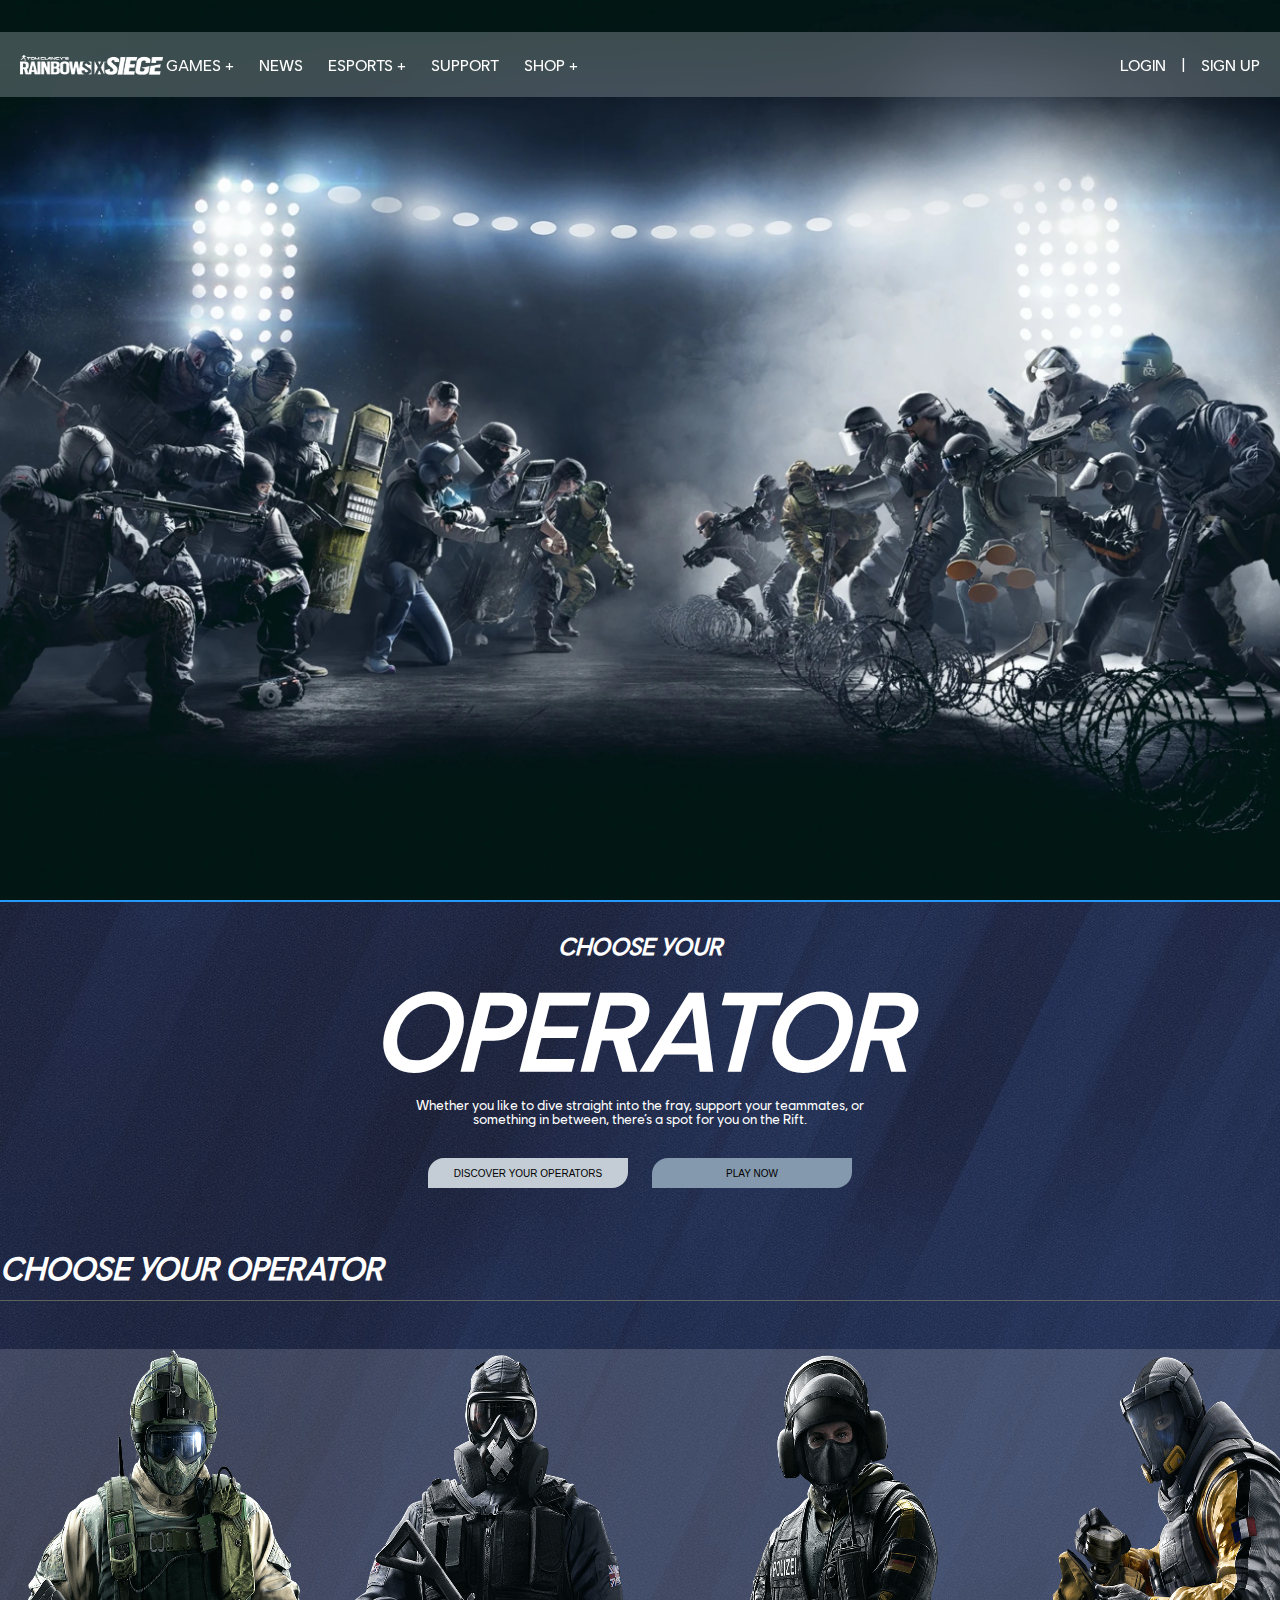
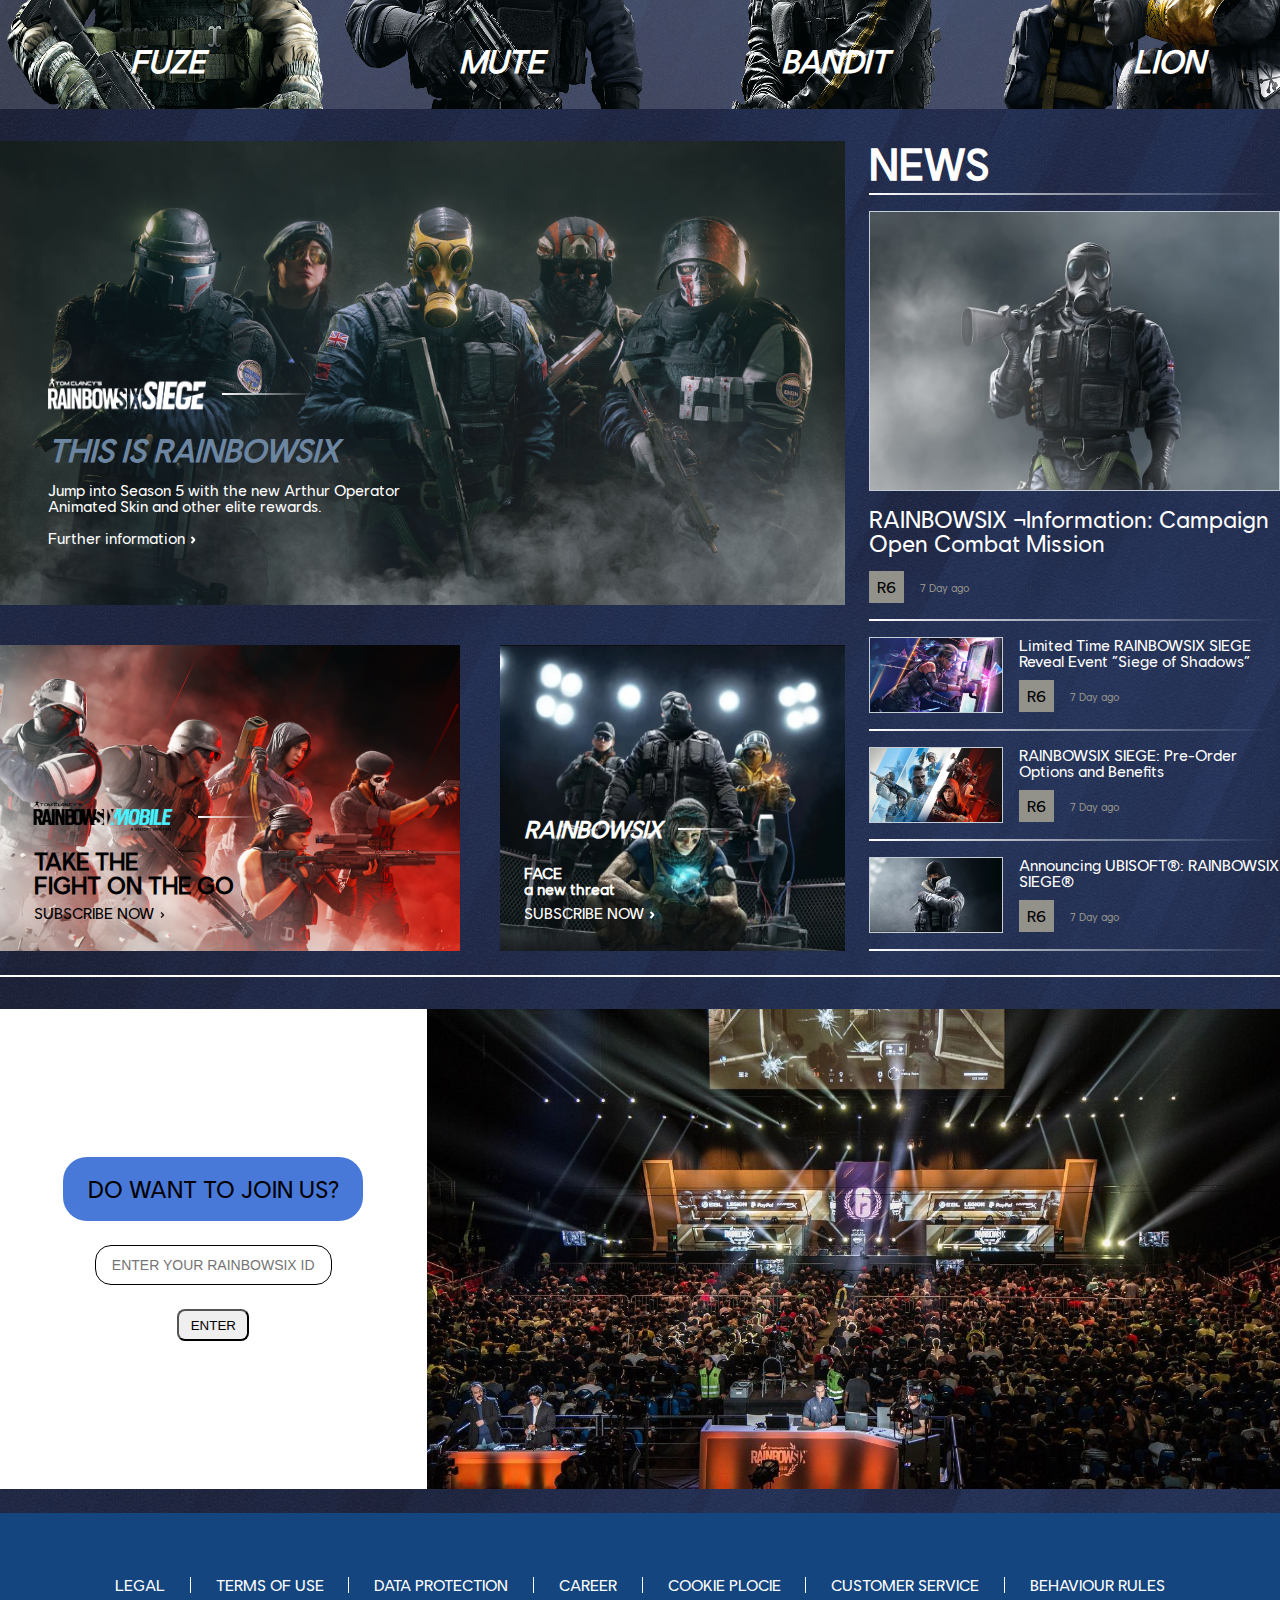
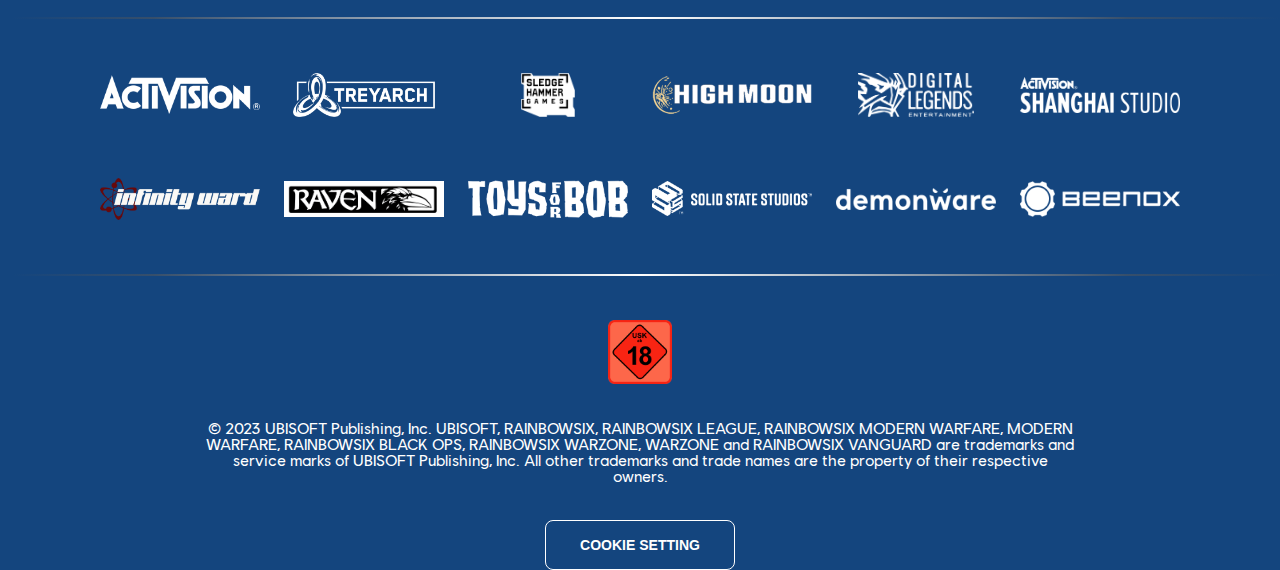
==== index.html @ a2e95d08 "feat: finish ui" ====
<html lang="en">
  <head>
    <meta charset="UTF-8" />
    <meta name="viewport" content="width=device-width, initial-scale=1.0" />
    <title>Document</title>
    <link rel="stylesheet" href="./assets/index.css" />
    <link rel="stylesheet" href="./assets/reset.css" />
    <link rel="stylesheet" href="./assets/mobile.css">
  </head>
  <body>
    <div class="main-page">
      <header class="header">
        <div class="left-side">
          <div class="logo">
            <img src="./assets/icon/r6 logo.png" alt="r6-logo" />
          </div>
          <div class="navbar">
            <div class="navbar-item">GAMES +</div>
            <div class="navbar-item">NEWS</div>
            <div class="navbar-item">ESPORTS +</div>
            <div class="navbar-item">SUPPORT</div>
            <div class="navbar-item">SHOP +</div>
          </div>
          <div class="burger-menu">
            <img src="./assets/icon/burger-menu.svg" alt="burger-menu">
          </div>
        </div>
        <div class="right-side">
          <p>LOGIN</p>
          <p>|</p>
          <p>SIGN UP</p>
        </div>
      </header>
      <section class="landing">
        <img src="./assets/image/landing.png" alt="landing" />
      </section>
      <section class="champions">
        <div class="champions-header">
          <p class="font-md">CHOOSE YOUR</p>
          <p class="font-lg">OPERATOR</p>
          <p class="description">
            Whether you like to dive straight into the fray, support your
            teammates, or <br />
            something in between, there’s a spot for you on the Rift.
          </p>
          <div class="style test"></div>
          <div class="buttons-wrapper">
            <button class="primary">DISCOVER YOUR OPERATORS</button>
            <button class="secondry">PLAY NOW</button>
          </div>
        </div>
      </section>
      <section class="choose-operators">
        <h2>CHOOSE YOUR OPERATOR</h2>
        <div class="operators-dsc">
          <div class="operators-img">
            <img src="./assets/image/fuze-operator.png" alt="operator" />
            <p>FUZE</p>
          </div>
          <div class="operators-img">
            <img src="./assets/image/mute-operator.png" alt="operator" />
            <p>MUTE</p>
          </div>
          <div class="operators-img">
            <img src="./assets/image/bandit-operator.png" alt="operator" />
            <p>BANDIT</p>
          </div>
          <div class="operators-img">
            <img src="./assets/image/lion-operator.png" alt="operator" />
            <p>LION</p>
          </div>
        </div>
      </section>
      <section class="news">
        <div class="top-news">
          <div class="first-news">
            <div class="news-dsc">
              <div class="eyebrow">
                <img src="./assets/icon/r6 logo.png" alt="r6-logo" />
                <div class="dash-icon"></div>
              </div>
              <div class="news-title">THIS IS RAINBOWSIX</div>
              <div class="season-5">
                Jump into Season 5 with the new Arthur Operator Animated Skin
                and other elite rewards.
              </div>
              <div class="futured">
                Further information
                <img
                  src="./assets/icon/chevron-right.svg"
                  alt="chevron-right"
                />
              </div>
            </div>
          </div>
          <div class="second-news">
            <img class="img-2" src="./assets/image/news-3.png" alt="news-img" />
            <div class="news-dsc">
              <div class="eyebrow">
                <img src="./assets/icon/Rainbow_Six_Mobile_Logo.png" alt="r6-mobile-logo" />
                <div class="dash-icon"></div>
              </div>
              <div class="season-5 shift-right">
                TAKE THE<br> FIGHT 
                ON THE GO</br>
              </div>
              <div class="futured shift-right">
                SUBSCRIBE NOW
                <img
                  src="./assets/icon/chevron-right-black.png"
                  alt="chevron-right"
                />
              </div>
            </div>
          </div>
          <div class="third-news">
            <img class="img-3" src="./assets/image/news-2.png" alt="news-img" />
            <div class="news-dsc">
              <div class="eyebrow">
                <p>RAINBOWSIX</p>
                <div class="dash-icon"></div>
              </div>
              <div class="season-5 shift-right">
                FACE<br>a new threat</br>
              </div>
              <div class="futured shift-right">
                SUBSCRIBE NOW
                <img
                  src="./assets/icon/chevron-right.svg"
                  alt="chevron-right"
                />
              </div>
            </div>
          </div>
        </div>
        <div class="secondry-news">
          <div class="news-header">
            <p>NEWS</p>
            <div class="dash-icon"></div>
          </div>
          <div class="news-img">
            <img src="./assets/image/mute-operator-2.jpg" alt="mute-operator">
          
            <p>RAINBOWSIX ¬Information: Campaign Open Combat Mission</p>
          </div>
          <div class="news-details">
            <div class="news-game-icon">
              <p>R6</p>
            </div>
            <div class="time"><p>7 Day ago</p></div>
            
          </div>
          <div class="dash-icon"></div>
          <!-- <div class="test">
            
          </div> -->
          <div class="side-news">
            <img src="./assets/image/rainbow-1.jpg" alt="rainbow-img">
            <div class="caption">
              <p>Limited Time RAINBOWSIX SIEGE Reveal Event “Siege of Shadows”</p>
              <div class="caption-details">
                <div class="news-game-icon">
                  <p>R6</p>
                </div>
              <div class="time">
                <p>7 Day ago</p>
              </div>

              </div>
            </div>
          </div>
          <div class="dash-icon"></div>
          <div class="side-news">
            <img src="./assets/image/rainbow-2.jpg" alt="rainbow-img">
            <div class="caption">
              <p>RAINBOWSIX SIEGE: Pre-Order Options and Benefits</p>
              <div class="caption-details">
                <div class="news-game-icon">
                  <p>R6</p>
                </div>
              <div class="time">
                <p>7 Day ago</p>
              </div>

              </div>
            </div>
          </div>
          <div class="dash-icon"></div>
          <div class="side-news">
            <img src="./assets/image/rainbow-3.jpg" alt="rainbow-img">
            <div class="caption">
              <p>Announcing UBISOFT®: RAINBOWSIX SIEGE® </p>
              <div class="caption-details">
                <div class="news-game-icon">
                  <p>R6</p>
                </div>
                <div class="time">
                  <p>7 Day ago</p>
               </div>

              </div>
            </div>
          </div>
          <div class="dash-icon"></div>

        </div>
      </section>
      <div class="dash-border">
        
      </div>
      <section id="user-input">
        <div class="input-wrapper">
          <div class="id-input">
            <div class="lable">
              <p class="text">DO WANT TO JOIN US?</p>
            </div>
            <input class="input" type="text" placeholder="ENTER YOUR RAINBOWSIX ID">
            <button class="button" type="submit">ENTER</button>
          </div>
          <div class="input-img">
            <img src="./assets/image/input-img-2.jfif" alt="input-img">
          </div>
        </div>
        
      </section>
      
      <footer>
        <div class="legal-links">
          <p>LEGAL</p>
          <div class="vertical-dash"></div>
          <p>TERMS OF USE</p>
          <div class="vertical-dash"></div>
          <p>DATA PROTECTION</p>
          <div class="vertical-dash"></div>
          <p>CAREER</p>
          <div class="vertical-dash"></div>
          <p>COOKIE PLOCIE</p>
          <div class="vertical-dash"></div>
          <p>CUSTOMER SERVICE</p>
          <div class="vertical-dash"></div>
          <p>BEHAVIOUR RULES</p>
        </div>
        <div class="footer-dash">

        </div>
        <div class="studio-links">
          <div class="link-1"><img src="./assets/logo/activision-logo.png" alt="activision-logo"></div>
          <div class="link-2"><img src="./assets/logo/treyarch-logo.png" alt="treyarch-logo"></div>
          <div class="link-3" id="display"><img src="./assets/logo/shg-logo.png" alt="shg-logo"></div>
          <div class="link-4"><img src="./assets/logo/high-moon-logo.png" alt="high-moon-logo"></div>
          <div class="link-5" id="display"><img src="./assets/logo/digital-legends-logo.png" alt="digital-legends-logo"></div>
          <div class="link-6" ><img src="./assets/logo/atvi-shanghai-logo.png" alt="atvi-shanghai-logo"></div>
          <div class="link-7" id="display"><img src="./assets/logo/infinity-ward-logo.png" alt="infinity-ward-logo"></div>
          <div class="link-8" id="display"><img src="./assets/logo/raven-logo.png" alt="raven-logo"></div>
          <div class="link-9" id="display"><img src="./assets/logo/toys-for-bob-logo.png" alt="toys-for-bob-logo"></div>
          <div class="link-10" id="display"><img src="./assets/logo/solid-state-logo.png" alt="solid-state-logo"></div>
          <div class="link-11" id="display" ><img src="./assets/logo/demonware-logo.png" alt="demonware-logo"></div>
          <div class="link-12" id="display"><img src="./assets/logo/beenox-logo.png" alt="beenox-logo"></div>
        </div>
        <div class="footer-dash">

        </div>
        <div class="rating-section">
          <img src="./assets/logo/vg-rating-de.png" alt="vg-rating-de">
          <p>© 2023 UBISOFT Publishing, Inc. UBISOFT, RAINBOWSIX, RAINBOWSIX LEAGUE, RAINBOWSIX MODERN WARFARE, MODERN WARFARE, RAINBOWSIX BLACK OPS, RAINBOWSIX WARZONE, WARZONE and RAINBOWSIX VANGUARD are trademarks and service marks of UBISOFT Publishing, Inc. All other trademarks and trade names are the property of their respective owners.</p>
          <button class="cookie">COOKIE SETTING</button>
        </div>
      </footer>
    </div>
    <script src="./index.js"></script>
  </body>
</html>
---- assets/index.css ----
@font-face {
  font-family: ubisoftsans;
  src: url(./fonts/ubisoftsans-regular.woff2);
}
body {
  font-family: ubisoftsans, sans-serif;
}
.font-lg {
  font-size: 108px;
  font-style: italic;
  font-weight: 800;
}
.font-md {
  font-size: 24px;
  font-style: italic;
  font-weight: 600;
}
.main-page {
  width: 100%;
  /* height: 100vh; */
  /* background-color: #202d37; */
  background: url(./image/background.jpg);
}
.main-page .header {
  width: 100%;
  max-width: 1440px;
  height: 65px;
  position: fixed;
  top: 0;
  background-color: rgba(196, 205, 213, 0.3);
  backdrop-filter: blur(22px);
  margin: 32px auto 0 auto;
  display: flex;
  flex-direction: row;
  justify-content: space-between;
  align-items: center;
  padding: 0 20px;
  color: #fff;
  left: 50%;
  translate: -50%;
  z-index: 1;
}
.header .left-side {
  width: 45%;
  height: 100%;
  display: flex;
  flex-direction: row;
  justify-content: space-between;
  align-items: center;
}

/* this is for responsive */
.header .left-side .burger-menu {
  display: none;
}
.header .right-side {
  display: flex;
  flex-direction: row;
  justify-content: start;
  align-items: center;
  gap: 16px;
}
.header .navbar {
  display: flex;
  flex-direction: row;
  gap: 25px;
}
.header .logo img {
  width: 143px;
  height: 30px;
}
.main-page .landing {
  width: 100%;
  /* background: url(./image/landing.png);
  background-size: cover;
  background-position: center; */
  border-bottom: 2px solid #2499ff;
}
.main-page .landing img {
  width: 100%;
  height: 100%;
  object-fit: cover;
  /* position: absolute;
  top: -150px; */
}
.champions {
  width: 100%;
  display: flex;
  flex-direction: column;
  justify-content: center;
  align-items: center;
  margin-top: 32px;
}
.champions .champions-header {
  display: flex;
  flex-direction: column;
  justify-content: center;
  align-items: center;
  gap: 16px;
  width: 100%;
  max-width: 800px;
  margin: 0 auto;
}

.champions .champions-header p {
  text-align: center;
  color: #fff;
}
.champions .champions-header .description {
  font-size: 14px;
  max-width: 600px;
  font-weight: 300;
}
.champions .champions-header .buttons-wrapper {
  display: flex;
  flex-direction: row;
  justify-content: center;
  align-items: center;
  gap: 24px;
}
.champions .champions-header .buttons-wrapper button {
  width: 200px;
  height: 30px;
  font-size: 10px;
  border: none;
  border-top-left-radius: 16px;
  border-bottom-right-radius: 16px;
  transition: border-radius 0.5s;
}
.champions .champions-header .buttons-wrapper button:hover {
  cursor: pointer;
  border-radius: 0;
}
.champions .champions-header .buttons-wrapper .primary {
  background-color: #c4cdd5;
}
.champions .champions-header .buttons-wrapper .secondry {
  background-color: #8499ad;
}
.main-page .choose-operators {
  color: white;
  width: 100%;
  max-width: 1440px;
  margin: 64px auto 0 auto;
  font-size: 32px;
  font-style: italic;
}
.main-page .choose-operators h2 {
  border-bottom: 1px solid #636262;
  padding-bottom: 16px;
}
.main-page .choose-operators .operators-dsc {
  width: 100%;
  display: flex;
  flex-direction: row;
  justify-content: space-between;
  align-items: center;
  margin-top: 16px;
}
.main-page .choose-operators .operators-dsc .operators-img {
  display: flex;
  flex-direction: column;
  justify-content: center;
  align-items: center;
  transition: transform 1.5s, background-color 1.5s, border 1.5s;
  position: relative;
  margin: 32px 0;
}
.main-page .choose-operators .operators-dsc .operators-img:hover {
  cursor: pointer;
  transform: scale(1.1);
  background-color: rgba(0, 255, 229, 0.3);
  /* border: 2px solid #2499ff; */
}
.main-page .choose-operators .operators-dsc .operators-img P {
  padding: 16px;
  position: absolute;
  bottom: 16px;
  font-weight: 800;
}
.main-page .choose-operators .operators-dsc .operators-img img {
  width: 334px;
  height: 360px;
  /* border: 1px solid #444; */
  background-color: hsla(0, 0%, 100%, 0.15);
}
.main-page .choose-operators .operators-dsc .operators-img img:hover {
  cursor: pointer;
}
.main-page .news {
  width: 100%;
  max-width: 1440px;
  margin: 0 auto;
  display: grid;
  grid-template-columns: repeat(3, 1fr);
  grid-template-areas: "left  left right";
  gap: 24px;
}
.main-page .news .top-news {
  display: grid;
  grid-template-columns: repeat(2, 1fr);
  /* grid-template-rows: repeat(2,1fr); */
  grid-template-areas:
    "item-1 item-1"
    "item-2 item-3";
  grid-area: left;
  width: 100%;
  gap: 40px;
  overflow: hidden;
}
.main-page .news .top-news img {
  width: 100%;
}
.main-page .news .top-news .first-news {
  grid-area: item-1;
  position: relative;
  width: 100%;
  height: 100%;
  min-height: 400px;
  /* transition: transform 0.4s ease;
  /* transform-origin: 50% 50%; */
  background-image: url("/assets/image/news-1.jpg");
  /* background-size: cover; */
  background-position: center;
  background-size: 100%;
}
@keyframes animateBg {
  from {
    background-size: 100%;
  }
  to {
    background-size: 102%;
  }
}
.main-page .news .top-news .first-news:hover {
  /* animation: animateBg both  0.5s ease-in-out; */
  background-size: 102%;
  transition: all 0.5s ease;

  /* animation-direction: alternate; */
}
.main-page .news .top-news .first-news:hover .news-dsc {
  left: 70px;
  transition: all 0.5s;
}
.main-page .news .top-news .second-news {
  grid-area: item-2;
  position: relative;
  width: 460px;
  height: 100%;
  overflow: hidden;
}
.main-page .news .top-news .second-news:hover {
  cursor: pointer;
}
.main-page .news .top-news .second-news .img-2 {
  width: 100%;
  height: 100%;
  object-fit: cover;
  transition: transform 0.4s ease;
  transform-origin: 50% 50%;
}
.main-page .news .top-news .second-news .img-2:hover {
  transform: scale(1.1);
  width: 100%;
}

.main-page .news .top-news .third-news {
  grid-area: item-2;
  position: relative;
  width: 460px;
  height: 100%;
  overflow: hidden;
}

.main-page .news .secondry-news img {
  width: 100%;
  height: 100%;
  object-fit: cover;
}

.news .top-news .first-news .news-dsc {
  position: absolute;
  bottom: 59px;
  left: 48px;
  color: white;
  display: flex;
  flex-direction: column;
  width: 400px;
  gap: 16px;
}

.news .top-news .first-news .news-dsc .news-title {
  color: #6c85a1;
  font-size: 32px;
  font-style: italic;
  font-weight: 800;
}
.news .top-news .first-news .news-dsc .eyebrow {
  display: flex;
  flex-direction: row;
  align-items: center;
  gap: 16px;
}
.news .top-news .first-news .news-dsc .eyebrow .dash-icon {
  width: 100px;
  height: 2px;
  background-color: white;
  background: linear-gradient(270deg, rgba(62, 62, 62, 0) 10.12%, #fff 100%);
}

.news .top-news .first-news .news-dsc .eyebrow img {
  width: 158px;
  height: 48px;
}
.news .top-news .first-news .news-dsc .futured img {
  width: 8px;
  height: 8px;
}

.news .top-news .second-news .news-dsc {
  position: absolute;
  bottom: 30px;
  left: 24px;
  color: black;
  display: flex;
  flex-direction: column;
  width: 400px;
  gap: 8px;
  font-size: 16px;
}
.news .top-news .second-news .news-dsc .futured img {
  width: 8px;
  height: 8px;
}
.news .top-news .second-news .news-dsc .eyebrow {
  display: flex;
  flex-direction: row;
  align-items: center;
  gap: 16px;
}
.news .top-news .second-news .news-dsc .shift-right {
  padding-left: 10px;
}
.news .top-news .second-news .news-dsc .eyebrow img {
  width: 158px;
  height: 48px;
}
.news .top-news .second-news .news-dsc .eyebrow .dash-icon {
  width: 64px;
  height: 2px;
  background-color: white;
  background: linear-gradient(270deg, rgba(62, 62, 62, 0) 10.12%, #fff 100%);
}
.news .top-news .second-news .news-dsc .season-5 {
  font-size: 24px;
  font-weight: 800;
}
.news .top-news .second-news .news-dsc .futured img {
  width: 8px;
  height: 8px;
}
.main-page .news .top-news .third-news {
  grid-area: item-3;
  position: relative;
  width: 100%;
  height: 100%;
  overflow: hidden;
}
.news .top-news .third-news .news-dsc {
  position: absolute;
  bottom: 30px;
  left: 24px;
  color: white;
  display: flex;
  flex-direction: column;
  width: 400px;
  gap: 8px;
  font-size: 16px;
}
.news .top-news .third-news .news-dsc .futured img {
  width: 8px;
  height: 8px;
}
.news .top-news .third-news .news-dsc .eyebrow {
  display: flex;
  flex-direction: row;
  align-items: center;
  gap: 16px;
  padding-bottom: 16px;
  font-size: 24px;
  font-style: italic;
  font-weight: 800;
}
.news .top-news .third-news .news-dsc .eyebrow .dash-icon {
  width: 64px;
  height: 2px;
  background-color: white;
  background: linear-gradient(270deg, rgba(62, 62, 62, 0) 10.12%, #fff 100%);
}
/* .news .top-news .third-news .news-dsc .shift-right {
  padding-left: 10px;
} */
.news .top-news .third-news .news-dsc .eyebrow img {
  width: 158px;
  height: 48px;
}
.news .top-news .third-news .news-dsc .eyebrow .dash-icon {
  width: 64px;
  height: 2px;
  background-color: white;
  background: linear-gradient(270deg, rgba(62, 62, 62, 0) 10.12%, #fff 100%);
}
.news .top-news .third-news .news-dsc .season-5 {
  font-size: 16px;
  font-weight: 800;
}
.news .top-news .third-news .news-dsc .futured img {
  width: 8px;
  height: 8px;
}
.main-page .news .top-news .third-news .img-3 {
  width: 100%;
  height: 100%;
  object-fit: cover;
  transition: transform 0.4s ease;
  transform-origin: 50% 50%;
}
.main-page .news .top-news .third-news .img-3:hover {
  transform: scale(1.1);
  width: 100%;
}
.main-page .news .secondry-news {
  width: 100%;
  display: flex;
  flex-direction: column;
  gap: 16px;
  color: white;
}

.main-page .news .secondry-news .news-header {
  display: flex;
  flex-direction: column;
  font-size: 44px;
  font-weight: 800;
  gap: 8px;
}
.main-page .news .secondry-news .news-img {
  display: flex;
  flex-direction: column;
}
.main-page .news .secondry-news .news-img img {
  border: 1px solid #c4cdd5;
}
.main-page .news .secondry-news .news-img p {
  font-size: 24px;
  padding-top: 16px;
}
.main-page .news .secondry-news .dash-icon {
  width: 100%;
  height: 2px;
  background-color: white;
  background: linear-gradient(270deg, rgba(62, 62, 62, 0) 1.12%, #fff 100%);
}
.main-page .news .secondry-news .news-game-icon p {
  color: black;
  background-color: #92918a;
  width: 35px;
  padding: 8px;
}
.main-page .news .secondry-news .news-details {
  display: flex;
  flex-direction: row;
  justify-content: start;
  align-items: center;
  gap: 16px;
}
.main-page .news .secondry-news .news-details .time {
  font-size: 11px;
  color: #92918a;
}
.main-page .news .secondry-news .side-news {
  display: flex;
  flex-direction: row;
  gap: 16px;
}
.main-page .news .secondry-news .side-news .caption {
  display: flex;
  flex-direction: column;
  gap: 11px;
}
.main-page .news .secondry-news .side-news img {
  width: 135px;
  height: 76px;
  border: 1px solid #c4cdd5;
}
.main-page .news .secondry-news .side-news .caption .caption-details {
  display: flex;
  flex-direction: row;
  justify-content: start;
  align-items: center;
  gap: 16px;
}
.main-page .news .secondry-news .side-news .caption .caption-details .time {
  font-size: 11px;
  color: #92918a;
}
.main-page .dash-border {
  width: 1440px;

  height: 2px;
  background-color: white;
  margin: 24px auto;
}
.main-page #user-input {
  margin-bottom: 24px;
}
.main-page .input-wrapper {
  width: 100%;
  max-width: 1440px;
  margin: 32px auto 0 auto;
  display: flex;
  justify-content: center;
  /* background-color: #2154; */
  /* border-radius: 32px; */
  /* border: 1px solid aquamarine; */
  display: grid;
  grid-template-columns: 1.5fr 3fr;
  grid-template-rows: 1fr;
}
.main-page .input-wrapper .id-input {
  display: flex;
  flex-direction: column;
  justify-content: center;
  align-items: center;
  gap: 24px;
  background-color: #fff;
  height: 100%;
}
.main-page .input-wrapper .id-input .lable {
  background-color: #4979d8;
  font-size: 24px;
  height: 64px;
  display: flex;
  width: 300px;
  flex-direction: column;
  justify-content: center;
  align-items: center;
  border-radius: 24px;
}
.main-page .input-wrapper .id-input .input {
  border: 1px solid black;
  width: 100%;
  max-width: 237px;
  height: 40px;
  border-radius: 16px;
  padding: 8px 16px;
  font-size: 14px;
  /* background-color: #202d37; */
}
.main-page .input-wrapper .id-input .button {
  width: 72px;
  height: 32px;
  border-radius: 8px;
}
.main-page .input-wrapper .id-input .button:hover {
  cursor: pointer;
}
.main-page .input-wrapper .input-img {
  width: 100%;
  height: 100%;
}
.main-page .input-wrapper .input-img img {
  width: 100%;
  max-height: 498px;
}
.main-page footer {
  margin-top: 15px;
  width: 100%;
  /* height: 100%;
  max-height: 580px; */
  /* max-width: 1440px; */
  padding-top: 64px;
  background-color: rgb(20, 69, 126);
  margin: 0 auto;
}
.main-page footer .legal-links {
  width: 100%;
  max-width: 1100px;
  height: auto;
  display: flex;
  flex-direction: row;
  justify-content: space-evenly;
  align-items: center;
  color: white;
  margin: 0 auto 24px auto;
}
.main-page footer .legal-links .vertical-dash {
  width: 1px;
  background: white;
  height: 16px;
}
.main-page footer .footer-dash {
  width: 100%;
  height: 2px;
  background-color: white;
  background: linear-gradient(
    to right,
    rgba(0, 0, 0, 0) 1%,
    rgba(88, 88, 88, 0.5) 12%,
    #ffffff 50%,
    rgba(88, 88, 88, 0.5) 88%,
    rgba(0, 0, 0, 0) 100%
  );
}
.main-page footer .studio-links {
  display: grid;
  grid-template-columns: repeat(6, 1fr);
  grid-template-rows: repeat(2, 44px);
  grid-template-areas:
    "link-1 link-2 link-3 link-4 link-5 link-6"
    "link-7 link-8 link-9 link-10 link-11 link-12";
  height: 100%;
  max-height: 255px;
  width: 100%;
  max-width: 1080px;
  align-content: center;
  justify-content: center;
  margin: 0 auto;
  grid-gap: 60px 24px;
}

.main-page footer .studio-links img {
  width: 100%;
  height: 100%;
  object-fit: contain;
}
.main-page footer .studio-links img:hover {
  cursor: pointer;
}
.main-page footer .studio-links .link-1 {
  grid-area: link-1;
}
.main-page footer .studio-links .link-2 {
  grid-area: link-2;
}
.main-page footer .studio-links .link-3 {
  grid-area: link-3;
}
.main-page footer .studio-links .link-4 {
  grid-area: link-4;
}
.main-page footer .studio-links .link-5 {
  grid-area: link-5;
}
.main-page footer .studio-links .link-6 {
  grid-area: link-6;
}
.main-page footer .studio-links .link-7 {
  grid-area: link-7;
}
.main-page footer .studio-links .link-8 {
  grid-area: link-8;
}
.main-page footer .studio-links .link-9 {
  grid-area: link-9;
}
.main-page footer .studio-links .link-10 {
  grid-area: link-10;
}
.main-page footer .studio-links .link-11 {
  grid-area: link-11;
}
.main-page footer .studio-links .link-12 {
  grid-area: link-12;
}
.main-page footer .rating-section {
  width: 100%;
  display: flex;
  flex-direction: column;
  justify-content: center;
  align-items: center;
  margin-top: 44px;
  gap: 36px;
}
.main-page footer .rating-section p {
  width: 870px;
  color: white;

  text-align: center;
}
.main-page footer .rating-section img {
  width: 64px;
  height: 64px;
}
.main-page footer .rating-section .cookie {
  width: 190px;
  height: 50px;
  background-color: transparent;
  color: #ffff;
  border: white 1px solid;
  border-radius: 8px;
  font-size: 14px;
  font-weight: 600;
}
.main-page footer .rating-section .cookie:hover {
  cursor: pointer;
}
---- assets/mobile.css ----
@media screen and (max-width: 768px){
    .main-page .header {
        max-width: 375px;
        left: 0%;
        translate: 0;
    }
    .header .left-side .burger-menu {
        display: flex;
      }
    .header .left-side .logo {
        display: none;
    }
    .header .left-side .navbar {
        display: none;

    }
    .main-page .choose-operators {
      display: none;
    }
    .header .right-side{
        color: black;
    }
    .champions{
        margin-bottom: 40px;
    }
    .champions .font-lg{
        font-size: 64px;
    }
    .champions .champions-header .description{
        max-width: 240px;
    }
    .champions .champions-header .buttons-wrapper{
        width: 100%;
        max-width: 350px;
    }
    .main-page .news {
        grid-template-columns: repeat(1, 1fr);
        gap: 0;
    }
    .main-page .news .top-news {
        display: none;
    }
    .main-page .news .secondry-news {
        max-width: 350px;
        margin: 0 auto;
    }
    .main-page .input-wrapper {
        grid-template-columns: 1fr;
    }
    .main-page .input-wrapper .input-img{
        display: none;
    }
    .main-page .dash-border{
        width: 100%;
        max-width: 350px;
        display: none;
    }
    .main-page .input-wrapper .id-input {
        background-color: rgba(240, 355, 254, 0);
    }
    .main-page footer .legal-links {
        max-width: 350px;
        font-size: 6px;
    }
    .main-page footer .studio-links{
        grid-gap: 0;
        grid-template-columns: repeat(2, 2fr);
        grid-template-rows: repeat(2, 44px);
        grid-template-areas: 
        "link-1 link-2"
        "link-6 link-4";
        max-width: 350px;
        max-height: 240px;
        column-gap: 8px;
        row-gap: 32px;
    }
    .main-page footer .studio-links #display{
        display: none;
    }
    .main-page footer .rating-section p{
        width: 100%;
        max-width: 350px;
    }
    }
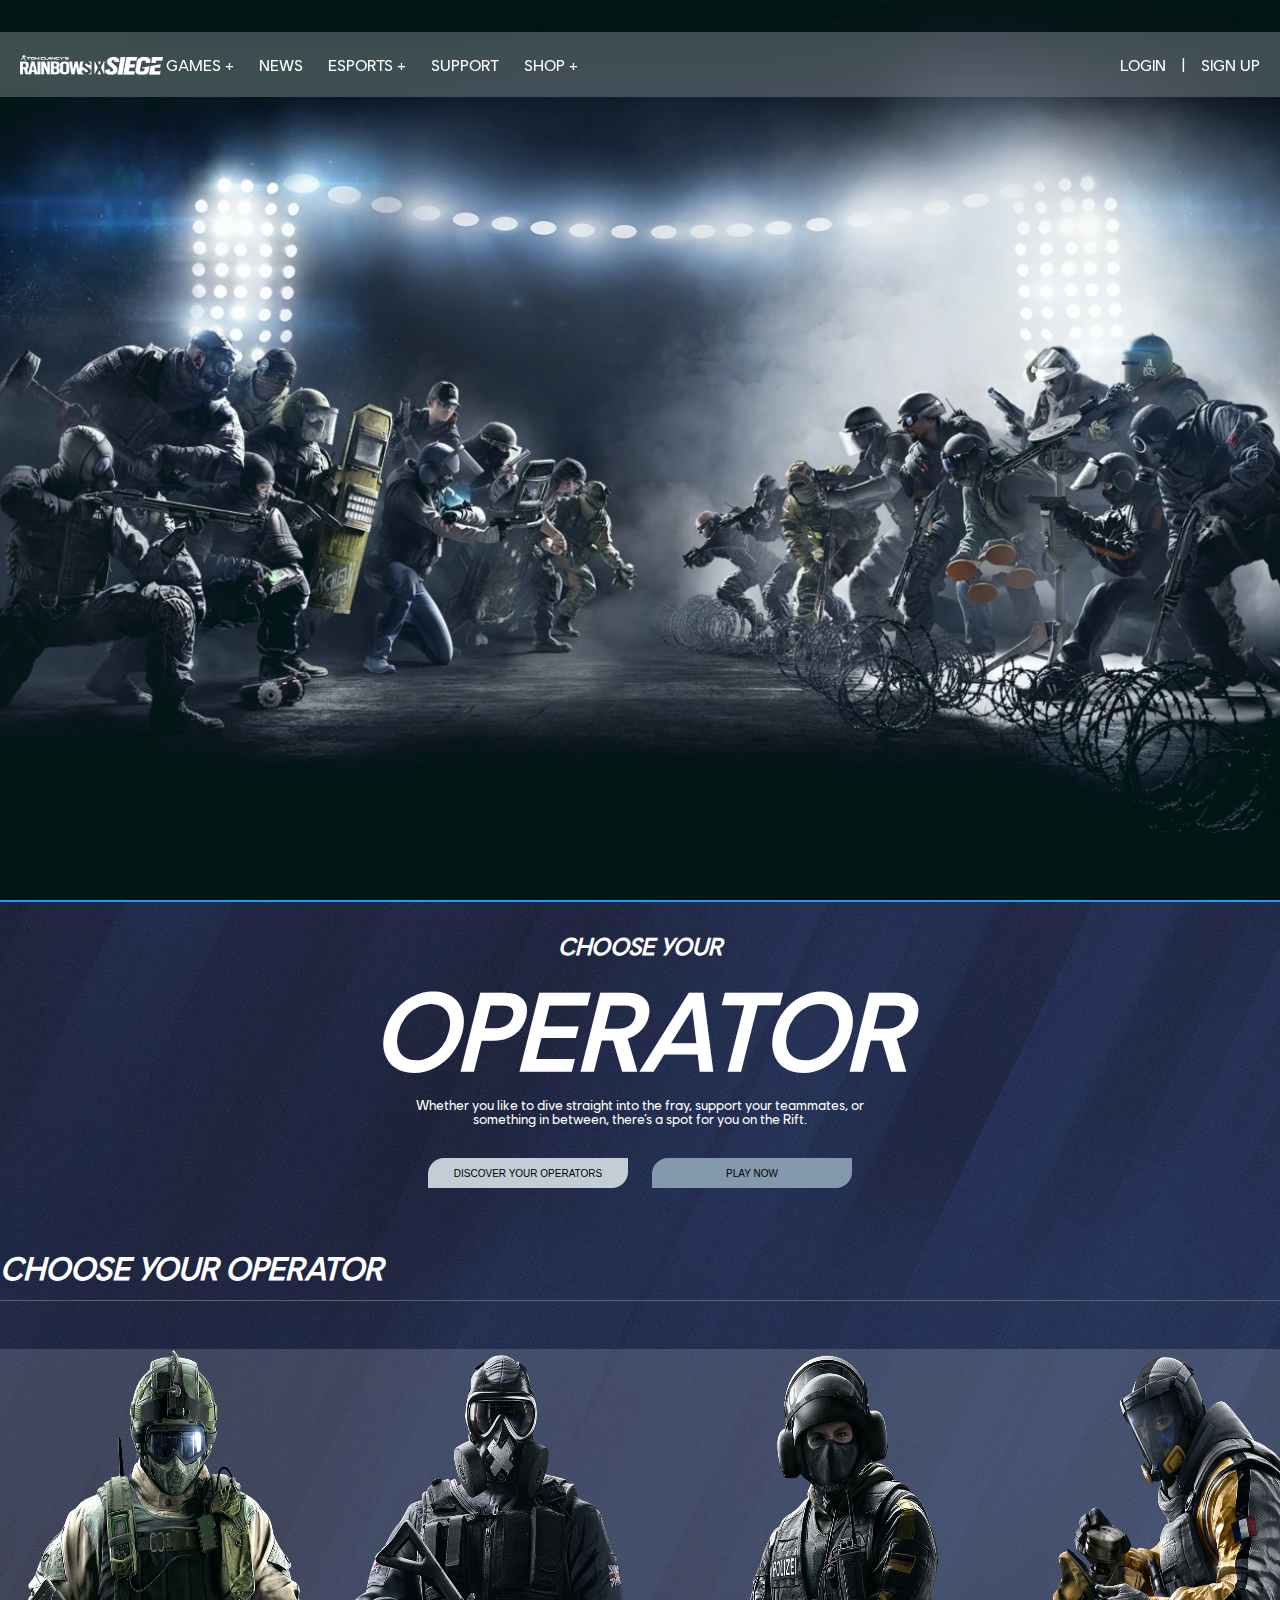
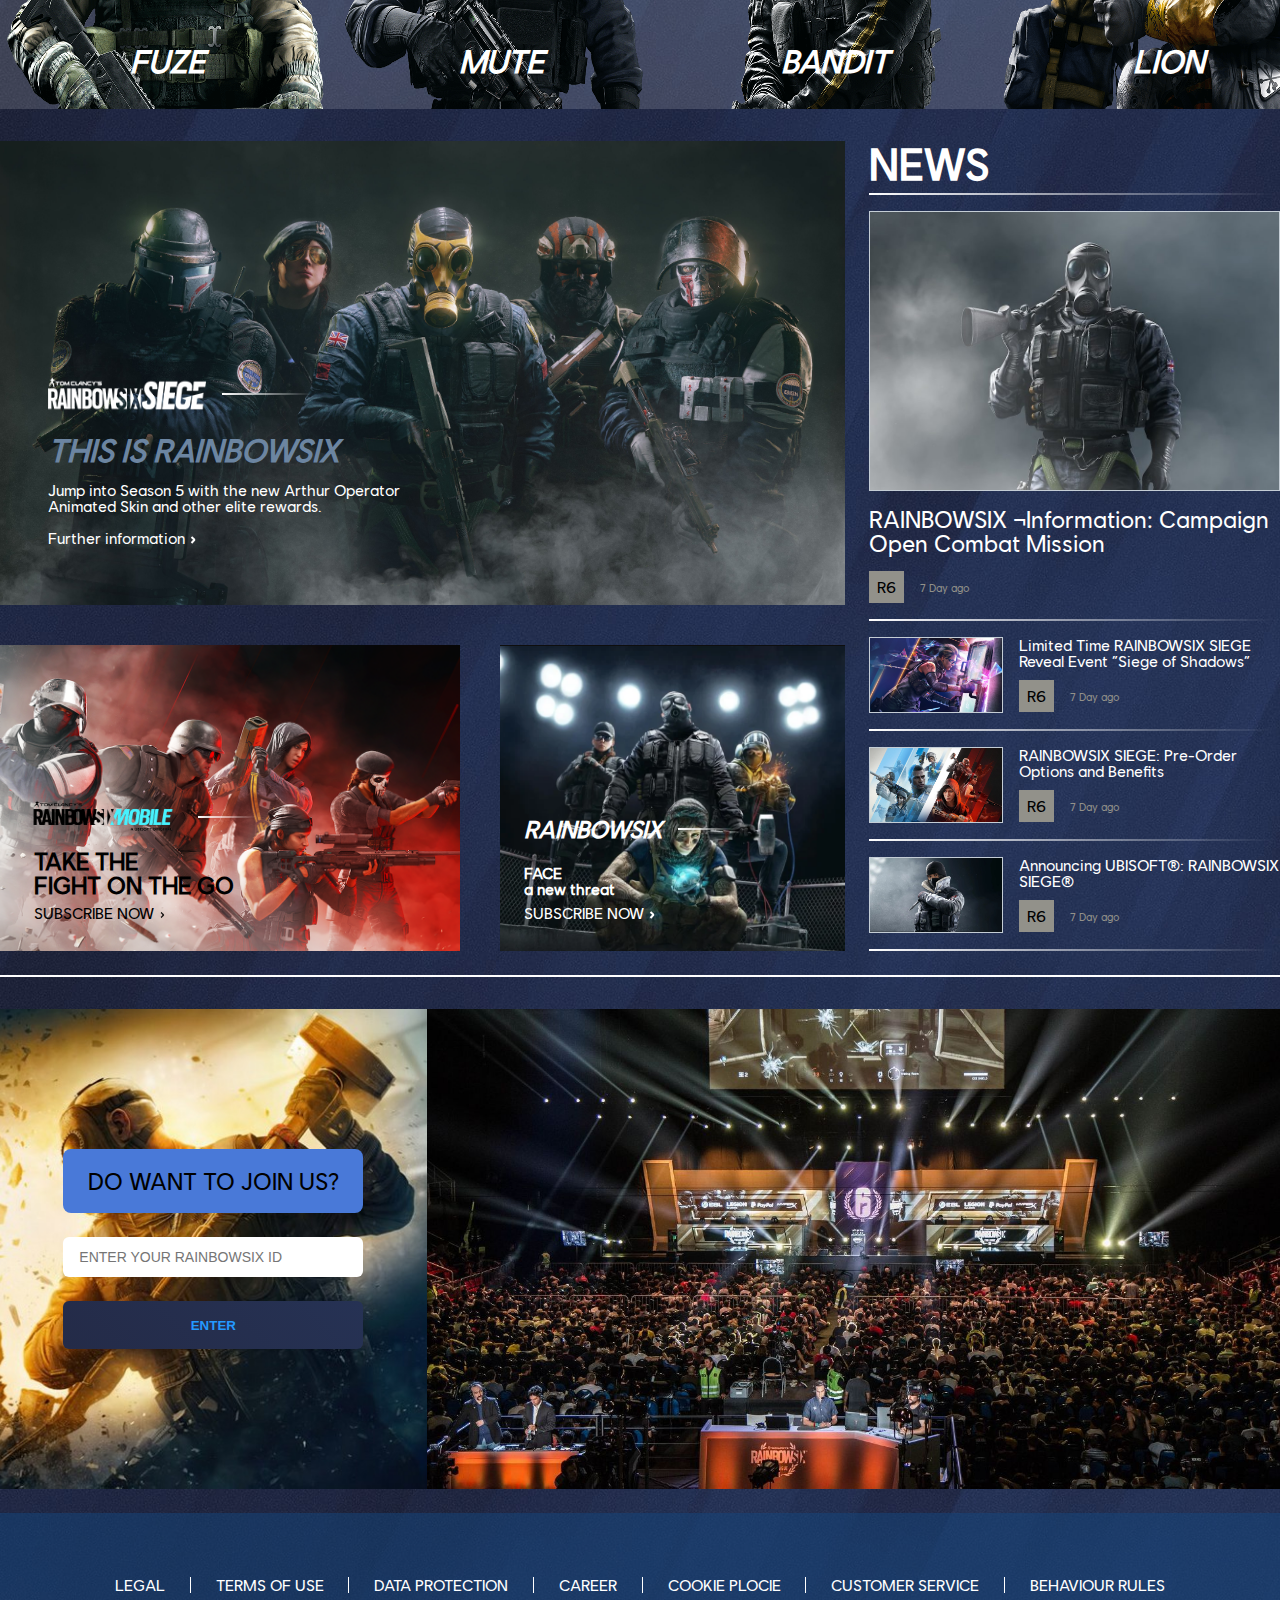
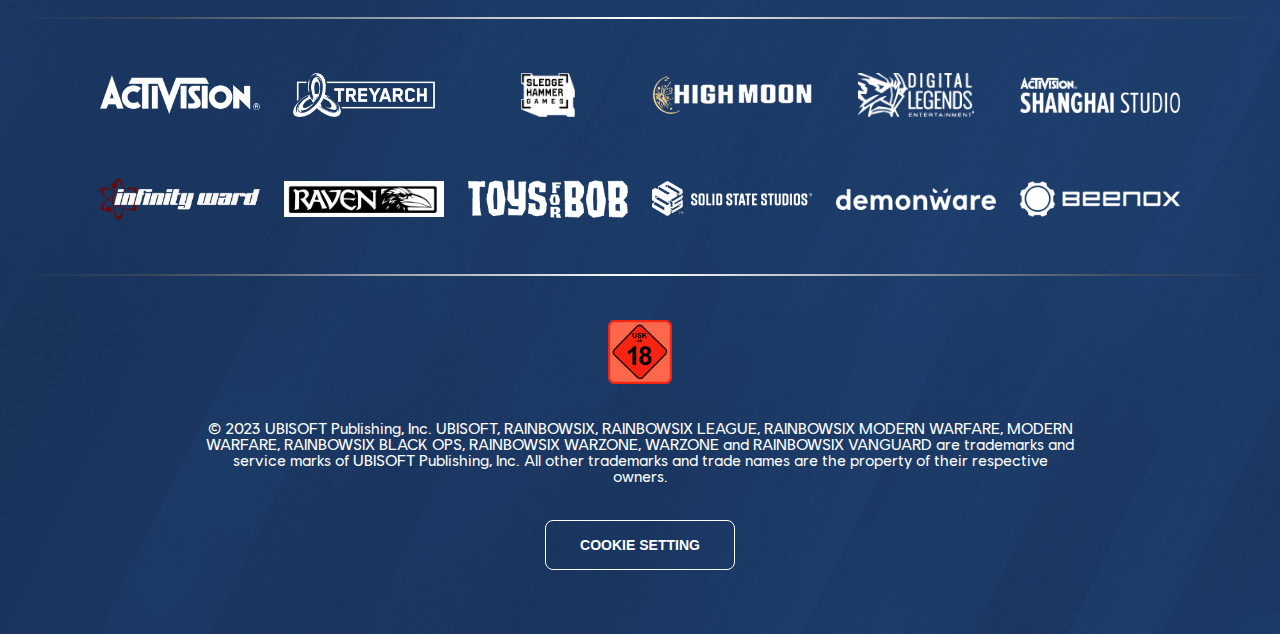
==== commit cb014025: "fix: style routes" ====
--- a/index.html
+++ b/index.html
@@ -3,9 +3,9 @@
     <meta charset="UTF-8" />
     <meta name="viewport" content="width=device-width, initial-scale=1.0" />
     <title>Document</title>
-    <link rel="stylesheet" href="./assets/index.css" />
-    <link rel="stylesheet" href="./assets/reset.css" />
-    <link rel="stylesheet" href="./assets/mobile.css">
+    <link rel="stylesheet" href="./assets/styles/index.css" />
+    <link rel="stylesheet" href="./assets/styles/reset.css" />
+    <link rel="stylesheet" href="./assets/styles/mobile.css">
   </head>
   <body>
     <div class="main-page">
--- a/assets/styles/index.css
+++ b/assets/styles/index.css
@@ -0,0 +1,718 @@
+@font-face {
+  font-family: ubisoftsans;
+  src: url(../fonts/ubisoftsans-regular.woff2);
+}
+body {
+  font-family: ubisoftsans, sans-serif;
+}
+.font-lg {
+  font-size: 108px;
+  font-style: italic;
+  font-weight: 800;
+}
+.font-md {
+  font-size: 24px;
+  font-style: italic;
+  font-weight: 600;
+}
+.main-page {
+  width: 100%;
+  /* height: 100vh; */
+  /* background-color: #202d37; */
+  background: url(../image/background.jpg);
+}
+.main-page .header {
+  width: 100%;
+  max-width: 1440px;
+  height: 65px;
+  position: fixed;
+  top: 0;
+  background-color: rgba(196, 205, 213, 0.3);
+  backdrop-filter: blur(22px);
+  margin: 32px auto 0 auto;
+  display: flex;
+  flex-direction: row;
+  justify-content: space-between;
+  align-items: center;
+  padding: 0 20px;
+  color: #fff;
+  left: 50%;
+  translate: -50%;
+  z-index: 1;
+}
+.header .left-side {
+  width: 45%;
+  height: 100%;
+  display: flex;
+  flex-direction: row;
+  justify-content: space-between;
+  align-items: center;
+}
+
+/* this is for responsive */
+.header .left-side .burger-menu {
+  display: none;
+}
+.header .right-side {
+  display: flex;
+  flex-direction: row;
+  justify-content: start;
+  align-items: center;
+  gap: 16px;
+}
+.header .navbar {
+  display: flex;
+  flex-direction: row;
+  gap: 25px;
+}
+.header .logo img {
+  width: 143px;
+  height: 30px;
+}
+.main-page .landing {
+  width: 100%;
+  /* background: url(./image/landing.png);
+  background-size: cover;
+  background-position: center; */
+  border-bottom: 2px solid #2499ff;
+}
+.main-page .landing img {
+  width: 100%;
+  height: 100%;
+  object-fit: cover;
+  /* position: absolute;
+  top: -150px; */
+}
+.champions {
+  width: 100%;
+  display: flex;
+  flex-direction: column;
+  justify-content: center;
+  align-items: center;
+  margin-top: 32px;
+}
+.champions .champions-header {
+  display: flex;
+  flex-direction: column;
+  justify-content: center;
+  align-items: center;
+  gap: 16px;
+  width: 100%;
+  max-width: 800px;
+  margin: 0 auto;
+}
+
+.champions .champions-header p {
+  text-align: center;
+  color: #fff;
+}
+.champions .champions-header .description {
+  font-size: 14px;
+  max-width: 600px;
+  font-weight: 300;
+}
+.champions .champions-header .buttons-wrapper {
+  display: flex;
+  flex-direction: row;
+  justify-content: center;
+  align-items: center;
+  gap: 24px;
+}
+.champions .champions-header .buttons-wrapper button {
+  width: 200px;
+  height: 30px;
+  font-size: 10px;
+  border: none;
+  border-top-left-radius: 16px;
+  border-bottom-right-radius: 16px;
+  transition: border-radius 0.5s;
+}
+.champions .champions-header .buttons-wrapper button:hover {
+  cursor: pointer;
+  border-radius: 0;
+}
+.champions .champions-header .buttons-wrapper .primary {
+  background-color: #c4cdd5;
+}
+.champions .champions-header .buttons-wrapper .secondry {
+  background-color: #8499ad;
+}
+.main-page .choose-operators {
+  color: white;
+  width: 100%;
+  max-width: 1440px;
+  margin: 64px auto 0 auto;
+  font-size: 32px;
+  font-style: italic;
+}
+.main-page .choose-operators h2 {
+  border-bottom: 1px solid #636262;
+  padding-bottom: 16px;
+}
+.main-page .choose-operators .operators-dsc {
+  width: 100%;
+  display: flex;
+  flex-direction: row;
+  justify-content: space-between;
+  align-items: center;
+  margin-top: 16px;
+}
+.main-page .choose-operators .operators-dsc .operators-img {
+  display: flex;
+  flex-direction: column;
+  justify-content: center;
+  align-items: center;
+  transition: transform 1.5s, background-color 1.5s, border 1.5s;
+  position: relative;
+  margin: 32px 0;
+}
+.main-page .choose-operators .operators-dsc .operators-img:hover {
+  cursor: pointer;
+  transform: scale(1.1);
+  background-color: rgba(0, 255, 229, 0.3);
+  /* border: 2px solid #2499ff; */
+}
+.main-page .choose-operators .operators-dsc .operators-img P {
+  padding: 16px;
+  position: absolute;
+  bottom: 16px;
+  font-weight: 800;
+}
+.main-page .choose-operators .operators-dsc .operators-img img {
+  width: 334px;
+  height: 360px;
+  /* border: 1px solid #444; */
+  background-color: hsla(0, 0%, 100%, 0.15);
+}
+.main-page .choose-operators .operators-dsc .operators-img img:hover {
+  cursor: pointer;
+}
+.main-page .news {
+  width: 100%;
+  max-width: 1440px;
+  margin: 0 auto;
+  display: grid;
+  grid-template-columns: repeat(3, 1fr);
+  grid-template-areas: "left  left right";
+  gap: 24px;
+}
+.main-page .news .top-news {
+  display: grid;
+  grid-template-columns: repeat(2, 1fr);
+  /* grid-template-rows: repeat(2,1fr); */
+  grid-template-areas:
+    "item-1 item-1"
+    "item-2 item-3";
+  grid-area: left;
+  width: 100%;
+  gap: 40px;
+  overflow: hidden;
+}
+.main-page .news .top-news img {
+  width: 100%;
+}
+.main-page .news .top-news .first-news {
+  grid-area: item-1;
+  position: relative;
+  width: 100%;
+  height: 100%;
+  min-height: 400px;
+  /* transition: transform 0.4s ease;
+  /* transform-origin: 50% 50%; */
+  background-image: url("/assets/image/news-1.jpg");
+  /* background-size: cover; */
+  background-position: center;
+  background-size: 100%;
+}
+@keyframes animateBg {
+  from {
+    background-size: 100%;
+  }
+  to {
+    background-size: 102%;
+  }
+}
+.main-page .news .top-news .first-news:hover {
+  /* animation: animateBg both  0.5s ease-in-out; */
+  background-size: 102%;
+  transition: all 0.5s ease;
+
+  /* animation-direction: alternate; */
+}
+.main-page .news .top-news .first-news:hover .news-dsc {
+  left: 70px;
+  transition: all 0.5s;
+}
+.main-page .news .top-news .second-news {
+  grid-area: item-2;
+  position: relative;
+  width: 460px;
+  height: 100%;
+  overflow: hidden;
+}
+.main-page .news .top-news .second-news:hover {
+  cursor: pointer;
+}
+.main-page .news .top-news .second-news .img-2 {
+  width: 100%;
+  height: 100%;
+  object-fit: cover;
+  transition: transform 0.4s ease;
+  transform-origin: 50% 50%;
+}
+.main-page .news .top-news .second-news .img-2:hover {
+  transform: scale(1.1);
+  width: 100%;
+}
+
+.main-page .news .top-news .third-news {
+  grid-area: item-2;
+  position: relative;
+  width: 460px;
+  height: 100%;
+  overflow: hidden;
+}
+
+.main-page .news .secondry-news img {
+  width: 100%;
+  height: 100%;
+  object-fit: cover;
+}
+
+.news .top-news .first-news .news-dsc {
+  position: absolute;
+  bottom: 59px;
+  left: 48px;
+  color: white;
+  display: flex;
+  flex-direction: column;
+  width: 400px;
+  gap: 16px;
+}
+
+.news .top-news .first-news .news-dsc .news-title {
+  color: #6c85a1;
+  font-size: 32px;
+  font-style: italic;
+  font-weight: 800;
+}
+.news .top-news .first-news .news-dsc .eyebrow {
+  display: flex;
+  flex-direction: row;
+  align-items: center;
+  gap: 16px;
+}
+.news .top-news .first-news .news-dsc .eyebrow .dash-icon {
+  width: 100px;
+  height: 2px;
+  background-color: white;
+  background: linear-gradient(270deg, rgba(62, 62, 62, 0) 10.12%, #fff 100%);
+}
+
+.news .top-news .first-news .news-dsc .eyebrow img {
+  width: 158px;
+  height: 48px;
+}
+.news .top-news .first-news .news-dsc .futured img {
+  width: 8px;
+  height: 8px;
+}
+
+.news .top-news .second-news .news-dsc {
+  position: absolute;
+  bottom: 30px;
+  left: 24px;
+  color: black;
+  display: flex;
+  flex-direction: column;
+  width: 400px;
+  gap: 8px;
+  font-size: 16px;
+}
+.news .top-news .second-news .news-dsc .futured img {
+  width: 8px;
+  height: 8px;
+}
+.news .top-news .second-news .news-dsc .eyebrow {
+  display: flex;
+  flex-direction: row;
+  align-items: center;
+  gap: 16px;
+}
+.news .top-news .second-news .news-dsc .shift-right {
+  padding-left: 10px;
+}
+.news .top-news .second-news .news-dsc .eyebrow img {
+  width: 158px;
+  height: 48px;
+}
+.news .top-news .second-news .news-dsc .eyebrow .dash-icon {
+  width: 64px;
+  height: 2px;
+  background-color: white;
+  background: linear-gradient(270deg, rgba(62, 62, 62, 0) 10.12%, #fff 100%);
+}
+.news .top-news .second-news .news-dsc .season-5 {
+  font-size: 24px;
+  font-weight: 800;
+}
+.news .top-news .second-news .news-dsc .futured img {
+  width: 8px;
+  height: 8px;
+}
+.main-page .news .top-news .third-news {
+  grid-area: item-3;
+  position: relative;
+  width: 100%;
+  height: 100%;
+  overflow: hidden;
+}
+.news .top-news .third-news .news-dsc {
+  position: absolute;
+  bottom: 30px;
+  left: 24px;
+  color: white;
+  display: flex;
+  flex-direction: column;
+  width: 400px;
+  gap: 8px;
+  font-size: 16px;
+}
+.news .top-news .third-news .news-dsc .futured img {
+  width: 8px;
+  height: 8px;
+}
+.news .top-news .third-news .news-dsc .eyebrow {
+  display: flex;
+  flex-direction: row;
+  align-items: center;
+  gap: 16px;
+  padding-bottom: 16px;
+  font-size: 24px;
+  font-style: italic;
+  font-weight: 800;
+}
+.news .top-news .third-news .news-dsc .eyebrow .dash-icon {
+  width: 64px;
+  height: 2px;
+  background-color: white;
+  background: linear-gradient(270deg, rgba(62, 62, 62, 0) 10.12%, #fff 100%);
+}
+/* .news .top-news .third-news .news-dsc .shift-right {
+  padding-left: 10px;
+} */
+.news .top-news .third-news .news-dsc .eyebrow img {
+  width: 158px;
+  height: 48px;
+}
+.news .top-news .third-news .news-dsc .eyebrow .dash-icon {
+  width: 64px;
+  height: 2px;
+  background-color: white;
+  background: linear-gradient(270deg, rgba(62, 62, 62, 0) 10.12%, #fff 100%);
+}
+.news .top-news .third-news .news-dsc .season-5 {
+  font-size: 16px;
+  font-weight: 800;
+}
+.news .top-news .third-news .news-dsc .futured img {
+  width: 8px;
+  height: 8px;
+}
+.main-page .news .top-news .third-news .img-3 {
+  width: 100%;
+  height: 100%;
+  object-fit: cover;
+  transition: transform 0.4s ease;
+  transform-origin: 50% 50%;
+}
+.main-page .news .top-news .third-news .img-3:hover {
+  transform: scale(1.1);
+  width: 100%;
+}
+.main-page .news .secondry-news {
+  width: 100%;
+  display: flex;
+  flex-direction: column;
+  gap: 16px;
+  color: white;
+}
+
+.main-page .news .secondry-news .news-header {
+  display: flex;
+  flex-direction: column;
+  font-size: 44px;
+  font-weight: 800;
+  gap: 8px;
+}
+.main-page .news .secondry-news .news-img {
+  display: flex;
+  flex-direction: column;
+}
+.main-page .news .secondry-news .news-img img {
+  border: 1px solid #c4cdd5;
+}
+.main-page .news .secondry-news .news-img p {
+  font-size: 24px;
+  padding-top: 16px;
+}
+.main-page .news .secondry-news .dash-icon {
+  width: 100%;
+  height: 2px;
+  background-color: white;
+  background: linear-gradient(270deg, rgba(62, 62, 62, 0) 1.12%, #fff 100%);
+}
+.main-page .news .secondry-news .news-game-icon p {
+  color: black;
+  background-color: #92918a;
+  width: 35px;
+  padding: 8px;
+}
+.main-page .news .secondry-news .news-details {
+  display: flex;
+  flex-direction: row;
+  justify-content: start;
+  align-items: center;
+  gap: 16px;
+}
+.main-page .news .secondry-news .news-details .time {
+  font-size: 11px;
+  color: #92918a;
+}
+.main-page .news .secondry-news .side-news {
+  display: flex;
+  flex-direction: row;
+  gap: 16px;
+}
+.main-page .news .secondry-news .side-news .caption {
+  display: flex;
+  flex-direction: column;
+  gap: 11px;
+}
+.main-page .news .secondry-news .side-news img {
+  width: 135px;
+  height: 76px;
+  border: 1px solid #c4cdd5;
+}
+.main-page .news .secondry-news .side-news .caption .caption-details {
+  display: flex;
+  flex-direction: row;
+  justify-content: start;
+  align-items: center;
+  gap: 16px;
+}
+.main-page .news .secondry-news .side-news .caption .caption-details .time {
+  font-size: 11px;
+  color: #92918a;
+}
+.main-page .dash-border {
+  width: 1440px;
+
+  height: 2px;
+  background-color: white;
+  margin: 24px auto;
+}
+.main-page #user-input {
+  margin-bottom: 24px;
+}
+.main-page .input-wrapper {
+  width: 100%;
+  max-width: 1440px;
+  margin: 32px auto 0 auto;
+  display: flex;
+  justify-content: center;
+  /* background-color: #2154; */
+  /* border-radius: 32px; */
+  /* border: 1px solid aquamarine; */
+  display: grid;
+  grid-template-columns: 1.5fr 3fr;
+  grid-template-rows: 1fr;
+}
+.main-page .input-wrapper .id-input {
+  display: flex;
+  flex-direction: column;
+  justify-content: center;
+  align-items: center;
+  gap: 24px;
+  background-image: url(../image/input-background.jfif);
+  background-position: bottom;
+  background-repeat: no-repeat;
+  background-size: cover;
+  height: 100%;
+}
+.main-page .input-wrapper .id-input .lable {
+  background-color: #4979d8;
+  font-size: 24px;
+  height: 64px;
+  display: flex;
+  width: 300px;
+  flex-direction: column;
+  justify-content: center;
+  align-items: center;
+  border-radius: 8px;
+}
+.main-page .input-wrapper .id-input .input {
+  border: 1px solid black;
+  width: 100%;
+  max-width: 300px;
+  height: 40px;
+  border-radius: 6px;
+  padding: 8px 16px;
+  font-size: 14px;
+  background-color: #ffffff;
+  color: rgb(0, 0, 0);
+  outline: none;
+  border: none;
+}
+.main-page .input-wrapper .id-input .button {
+  width: 300px;
+  height: 48px;
+ border: none;
+ border-radius: 6px;
+ background: linear-gradient(45deg, #242b48, #263254);
+ font-weight: 700;
+ color: #2499ff;
+}
+.main-page .input-wrapper .id-input .button:hover {
+  cursor: pointer;
+}
+.main-page .input-wrapper .input-img {
+  width: 100%;
+  height: 100%;
+}
+.main-page .input-wrapper .input-img img {
+  width: 100%;
+  max-height: 498px;
+}
+.main-page footer {
+  width: 100%;
+  /* height: 100%;
+  max-height: 580px; */
+  /* max-width: 1440px; */
+  padding-top: 64px;
+  background-color: rgba(20, 69, 126,0.5);
+  margin: 15px auto 0 auto;
+  padding-bottom: 64px;
+}
+.main-page footer .legal-links {
+  width: 100%;
+  max-width: 1100px;
+  height: auto;
+  display: flex;
+  flex-direction: row;
+  justify-content: space-evenly;
+  align-items: center;
+  color: white;
+  margin: 0 auto 24px auto;
+}
+.main-page footer .legal-links .vertical-dash {
+  width: 1px;
+  background: white;
+  height: 16px;
+}
+.main-page footer .footer-dash {
+  width: 100%;
+  height: 2px;
+  background-color: white;
+  background: linear-gradient(
+    to right,
+    rgba(0, 0, 0, 0) 1%,
+    rgba(88, 88, 88, 0.5) 12%,
+    #ffffff 50%,
+    rgba(88, 88, 88, 0.5) 88%,
+    rgba(0, 0, 0, 0) 100%
+  );
+}
+.main-page footer .studio-links {
+  display: grid;
+  grid-template-columns: repeat(6, 1fr);
+  grid-template-rows: repeat(2, 44px);
+  grid-template-areas:
+    "link-1 link-2 link-3 link-4 link-5 link-6"
+    "link-7 link-8 link-9 link-10 link-11 link-12";
+  height: 100%;
+  max-height: 255px;
+  width: 100%;
+  max-width: 1080px;
+  align-content: center;
+  justify-content: center;
+  margin: 0 auto;
+  grid-gap: 60px 24px;
+}
+
+.main-page footer .studio-links img {
+  width: 100%;
+  height: 100%;
+  object-fit: contain;
+}
+.main-page footer .studio-links img:hover {
+  cursor: pointer;
+}
+.main-page footer .studio-links .link-1 {
+  grid-area: link-1;
+}
+.main-page footer .studio-links .link-2 {
+  grid-area: link-2;
+}
+.main-page footer .studio-links .link-3 {
+  grid-area: link-3;
+}
+.main-page footer .studio-links .link-4 {
+  grid-area: link-4;
+}
+.main-page footer .studio-links .link-5 {
+  grid-area: link-5;
+}
+.main-page footer .studio-links .link-6 {
+  grid-area: link-6;
+}
+.main-page footer .studio-links .link-7 {
+  grid-area: link-7;
+}
+.main-page footer .studio-links .link-8 {
+  grid-area: link-8;
+}
+.main-page footer .studio-links .link-9 {
+  grid-area: link-9;
+}
+.main-page footer .studio-links .link-10 {
+  grid-area: link-10;
+}
+.main-page footer .studio-links .link-11 {
+  grid-area: link-11;
+}
+.main-page footer .studio-links .link-12 {
+  grid-area: link-12;
+}
+.main-page footer .rating-section {
+  width: 100%;
+  display: flex;
+  flex-direction: column;
+  justify-content: center;
+  align-items: center;
+  margin-top: 44px;
+  gap: 36px;
+}
+.main-page footer .rating-section p {
+  width: 870px;
+  color: white;
+
+  text-align: center;
+}
+.main-page footer .rating-section img {
+  width: 64px;
+  height: 64px;
+}
+.main-page footer .rating-section .cookie {
+  width: 190px;
+  height: 50px;
+  background-color: transparent;
+  color: #ffff;
+  border: white 1px solid;
+  border-radius: 8px;
+  font-size: 14px;
+  font-weight: 600;
+}
+.main-page footer .rating-section .cookie:hover {
+  cursor: pointer;
+}
--- a/assets/styles/mobile.css
+++ b/assets/styles/mobile.css
@@ -0,0 +1,96 @@
+@media screen and (max-width: 768px){
+    .main-page .header {
+        left: 0%;
+        translate: 0;
+    }
+    .header .left-side .burger-menu {
+        display: flex;
+      }
+    .header .left-side .logo {
+        display: none;
+    }
+    .header .left-side .navbar {
+        display: none;
+
+    }
+    .main-page .choose-operators {
+      display: flex;
+      flex-direction: column;
+    }
+    .main-page .choose-operators h2 {
+        display: none;
+    }
+    .main-page .choose-operators .operators-dsc{
+        overflow: scroll;
+        gap: 16px;
+    }
+    .header .right-side{
+        color: black;
+    }
+    .champions{
+        margin-bottom: 40px;
+    }
+    .champions .font-lg{
+        font-size: 64px;
+    }
+    .champions .champions-header .description{
+        max-width: 240px;
+    }
+    .champions .champions-header .buttons-wrapper{
+        width: 100%;
+        max-width: 350px;
+    }
+    .main-page .landing{
+        max-height: 414px;
+        height: 100%;
+    }
+    .main-page .news {
+        grid-template-columns: repeat(1, 1fr);
+        gap: 0;
+    }
+    .main-page .news .top-news {
+        display: none;
+    }
+    .main-page .news .secondry-news {
+        max-width: 350px;
+        margin: 0 auto;
+    }
+    .main-page .input-wrapper {
+        grid-template-columns: 1fr;
+    }
+    .main-page .input-wrapper .input-img{
+        display: none;
+    }
+    .main-page .dash-border{
+        width: 100%;
+        max-width: 350px;
+        display: none;
+    }
+    .main-page .input-wrapper .id-input {
+        background-color: rgba(240, 355, 254, 0);
+        background-image: none;
+    }
+    .main-page footer .legal-links {
+        max-width: 350px;
+        font-size: 6px;
+    }
+    .main-page footer .studio-links{
+        grid-gap: 0;
+        grid-template-columns: repeat(2, 2fr);
+        grid-template-rows: repeat(2, 44px);
+        grid-template-areas: 
+        "link-1 link-2"
+        "link-6 link-4";
+        max-width: 350px;
+        max-height: 240px;
+        column-gap: 8px;
+        row-gap: 32px;
+    }
+    .main-page footer .studio-links #display{
+        display: none;
+    }
+    .main-page footer .rating-section p{
+        width: 100%;
+        max-width: 350px;
+    }
+    }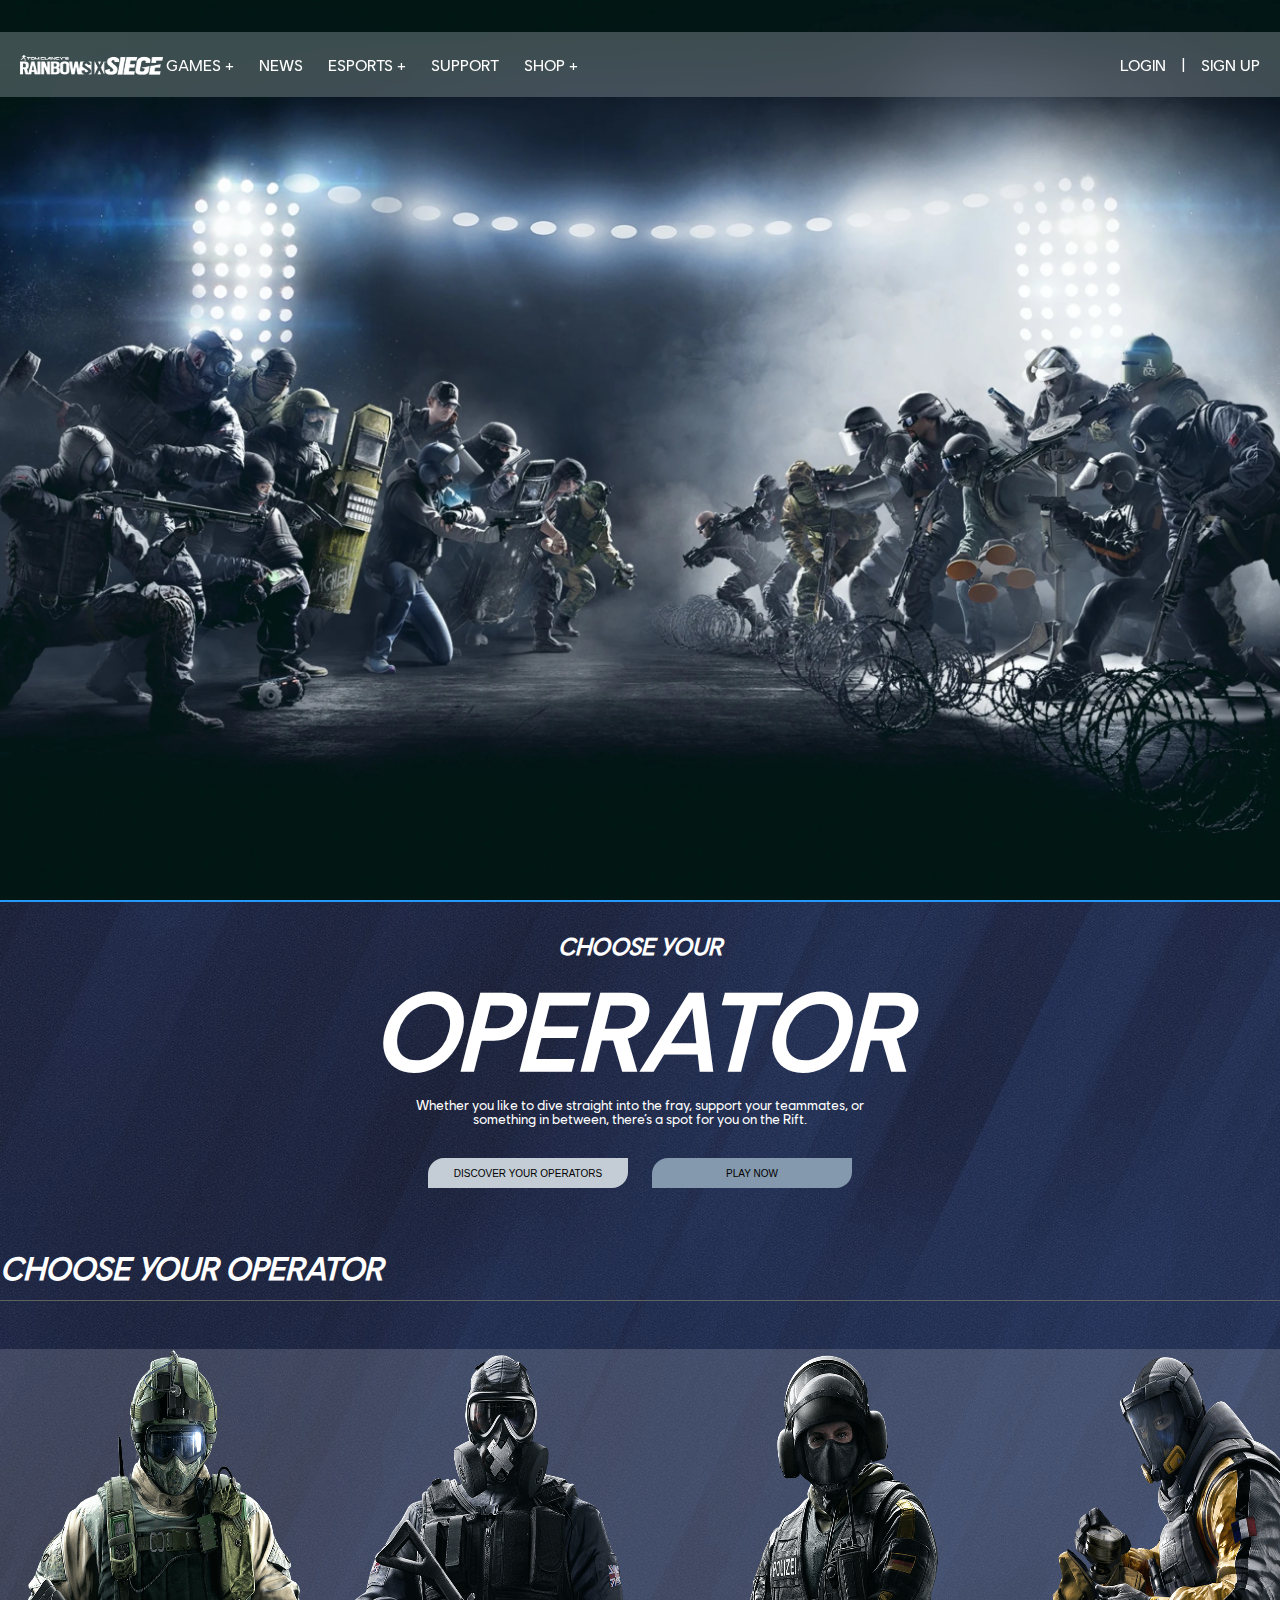
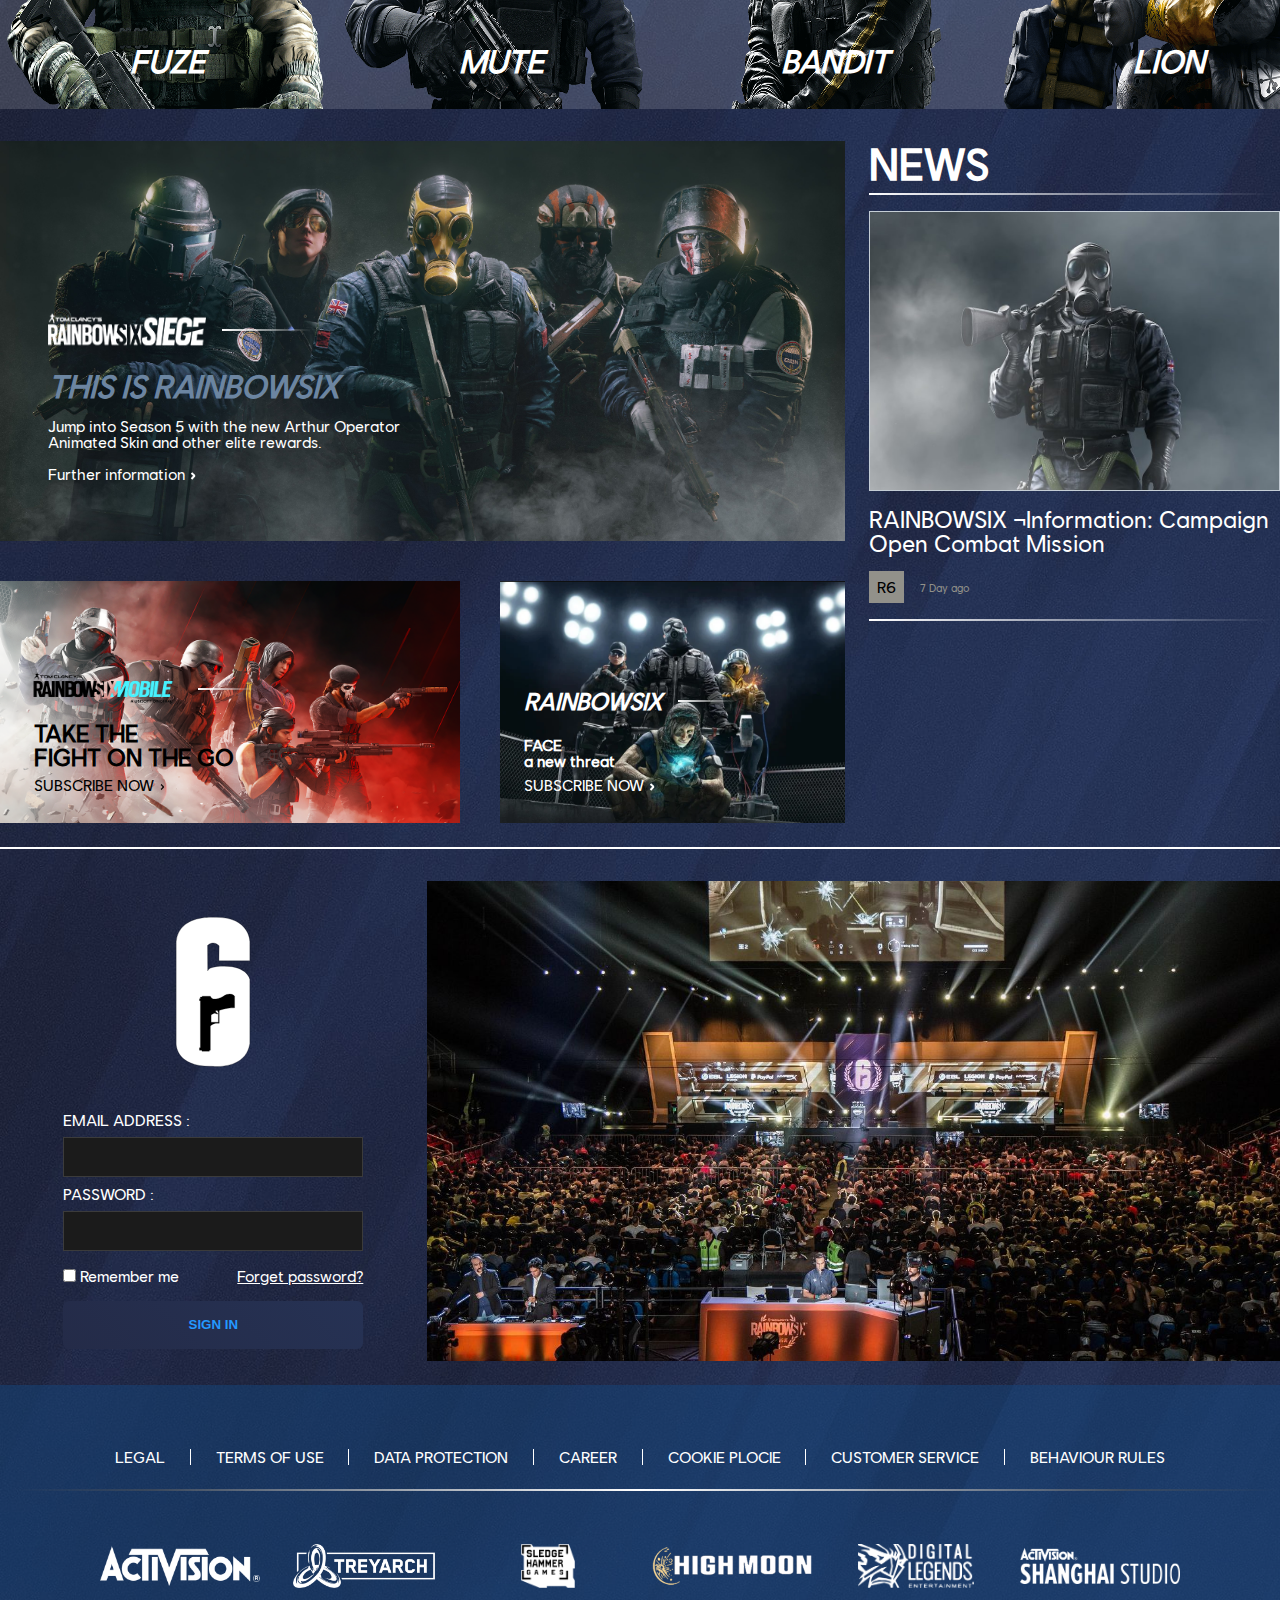
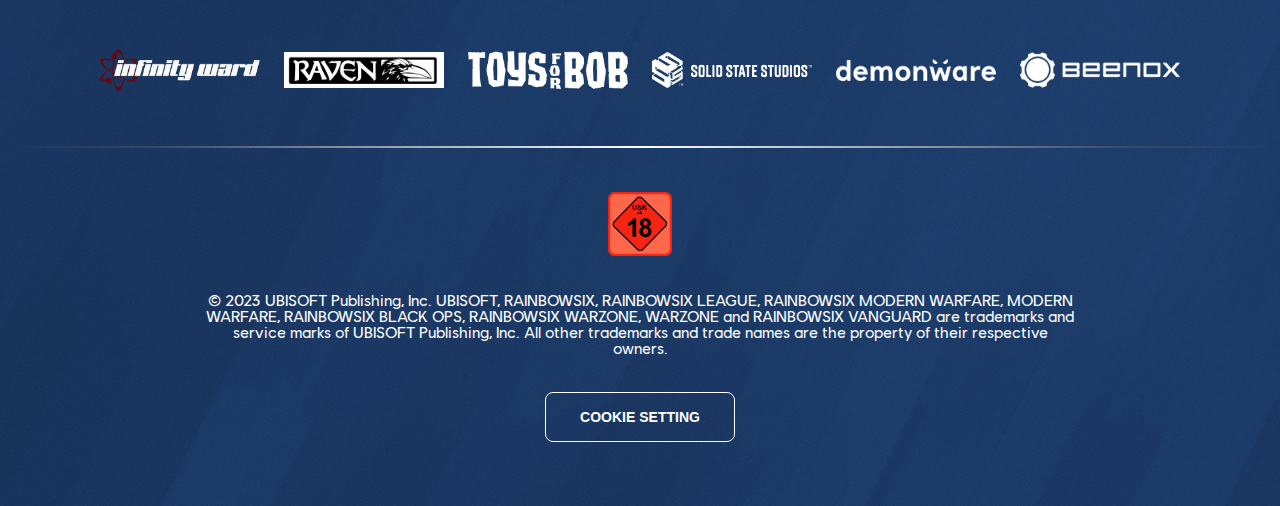
==== commit e281d3ad: "fix: login wrapper ui" ====
--- a/index.html
+++ b/index.html
@@ -133,7 +133,7 @@
             </div>
           </div>
         </div>
-        <div class="secondry-news">
+        <div class="secondry-news" id="secondry-news">
           <div class="news-header">
             <p>NEWS</p>
             <div class="dash-icon"></div>
@@ -154,7 +154,7 @@
           <!-- <div class="test">
             
           </div> -->
-          <div class="side-news">
+          <!-- <div class="side-news">
             <img src="./assets/image/rainbow-1.jpg" alt="rainbow-img">
             <div class="caption">
               <p>Limited Time RAINBOWSIX SIEGE Reveal Event “Siege of Shadows”</p>
@@ -201,7 +201,7 @@
               </div>
             </div>
           </div>
-          <div class="dash-icon"></div>
+          <div class="dash-icon"></div> -->
 
         </div>
       </section>
@@ -211,11 +211,20 @@
       <section id="user-input">
         <div class="input-wrapper">
           <div class="id-input">
-            <div class="lable">
-              <p class="text">DO WANT TO JOIN US?</p>
-            </div>
-            <input class="input" type="text" placeholder="ENTER YOUR RAINBOWSIX ID">
-            <button class="button" type="submit">ENTER</button>
+            <img src="./assets/image/rainbow-six-siege-logo-svg.svg" alt="r6-logo">
+            <label for="input" class="label-inputs">EMAIL ADDRESS :</label>
+            <input class="input" type="text">
+            <label for="password" class="label-inputs">PASSWORD :</label>
+            <input class="password input" type="password">
+            <div class="recovery-section">
+              <div class="check-box">
+                <input type="checkbox" id="checkbox">
+              <label for="checkbox">Remember me</label>
+              </div>
+              <a href="./index.html">Forget password?</a>
+            </div>
+            <button class="button" type="submit">SIGN IN</button>
+            
           </div>
           <div class="input-img">
             <img src="./assets/image/input-img-2.jfif" alt="input-img">
--- a/assets/styles/index.css
+++ b/assets/styles/index.css
@@ -39,6 +39,10 @@
   left: 50%;
   translate: -50%;
   z-index: 1;
+  transition: all 0.5s;
+}
+.main-page .header.scrollup{
+  transform: translate(0, -100px);
 }
 .header .left-side {
   width: 45%;
@@ -223,6 +227,7 @@
   /* background-size: cover; */
   background-position: center;
   background-size: 100%;
+  background-repeat: no-repeat;
 }
 @keyframes animateBg {
   from {
@@ -531,14 +536,20 @@
 .main-page .input-wrapper .id-input {
   display: flex;
   flex-direction: column;
-  justify-content: center;
-  align-items: center;
-  gap: 24px;
-  background-image: url(../image/input-background.jfif);
+  justify-content: start;
+  align-items: center;
+  gap: 9px;
+  /* background-image: url(../image/r6-blackIce.png); */
   background-position: bottom;
   background-repeat: no-repeat;
   background-size: cover;
   height: 100%;
+}
+
+.main-page .input-wrapper .id-input img{
+  width: 300px;
+  height: 150px;
+  margin: 36px 0;
 }
 .main-page .input-wrapper .id-input .lable {
   background-color: #4979d8;
@@ -551,18 +562,41 @@
   align-items: center;
   border-radius: 8px;
 }
+.main-page .input-wrapper .id-input .label-inputs{
+  color: white;
+  width: 100%;
+  max-width: 300px;
+  /* font-weight: 600; */
+}
+.main-page .input-wrapper .id-input .label-inputs:focus{
+  border: 1px solid white;
+}
 .main-page .input-wrapper .id-input .input {
-  border: 1px solid black;
   width: 100%;
   max-width: 300px;
   height: 40px;
-  border-radius: 6px;
+  /* border-radius: 6px; */
   padding: 8px 16px;
   font-size: 14px;
-  background-color: #ffffff;
-  color: rgb(0, 0, 0);
+  background-color: #1b1b1b !important;
+  border: 1px solid #3b3b3b;
+  color: #ffff;
   outline: none;
-  border: none;
+}
+.main-page .input-wrapper .id-input .input:focus {
+  border: 1px solid white;
+}
+.main-page .input-wrapper .id-input .recovery-section {
+  width: 100%;
+  max-width: 300px;
+  display: flex;
+  flex-direction: row;
+  justify-content: space-between;
+  color: white;
+  margin: 8px 0;
+}
+.main-page .input-wrapper .id-input .recovery-section a{
+  color: white;
 }
 .main-page .input-wrapper .id-input .button {
   width: 300px;
@@ -575,6 +609,9 @@
 }
 .main-page .input-wrapper .id-input .button:hover {
   cursor: pointer;
+  border: 1px solid white;
+  transition: all 0.5s;
+
 }
 .main-page .input-wrapper .input-img {
   width: 100%;
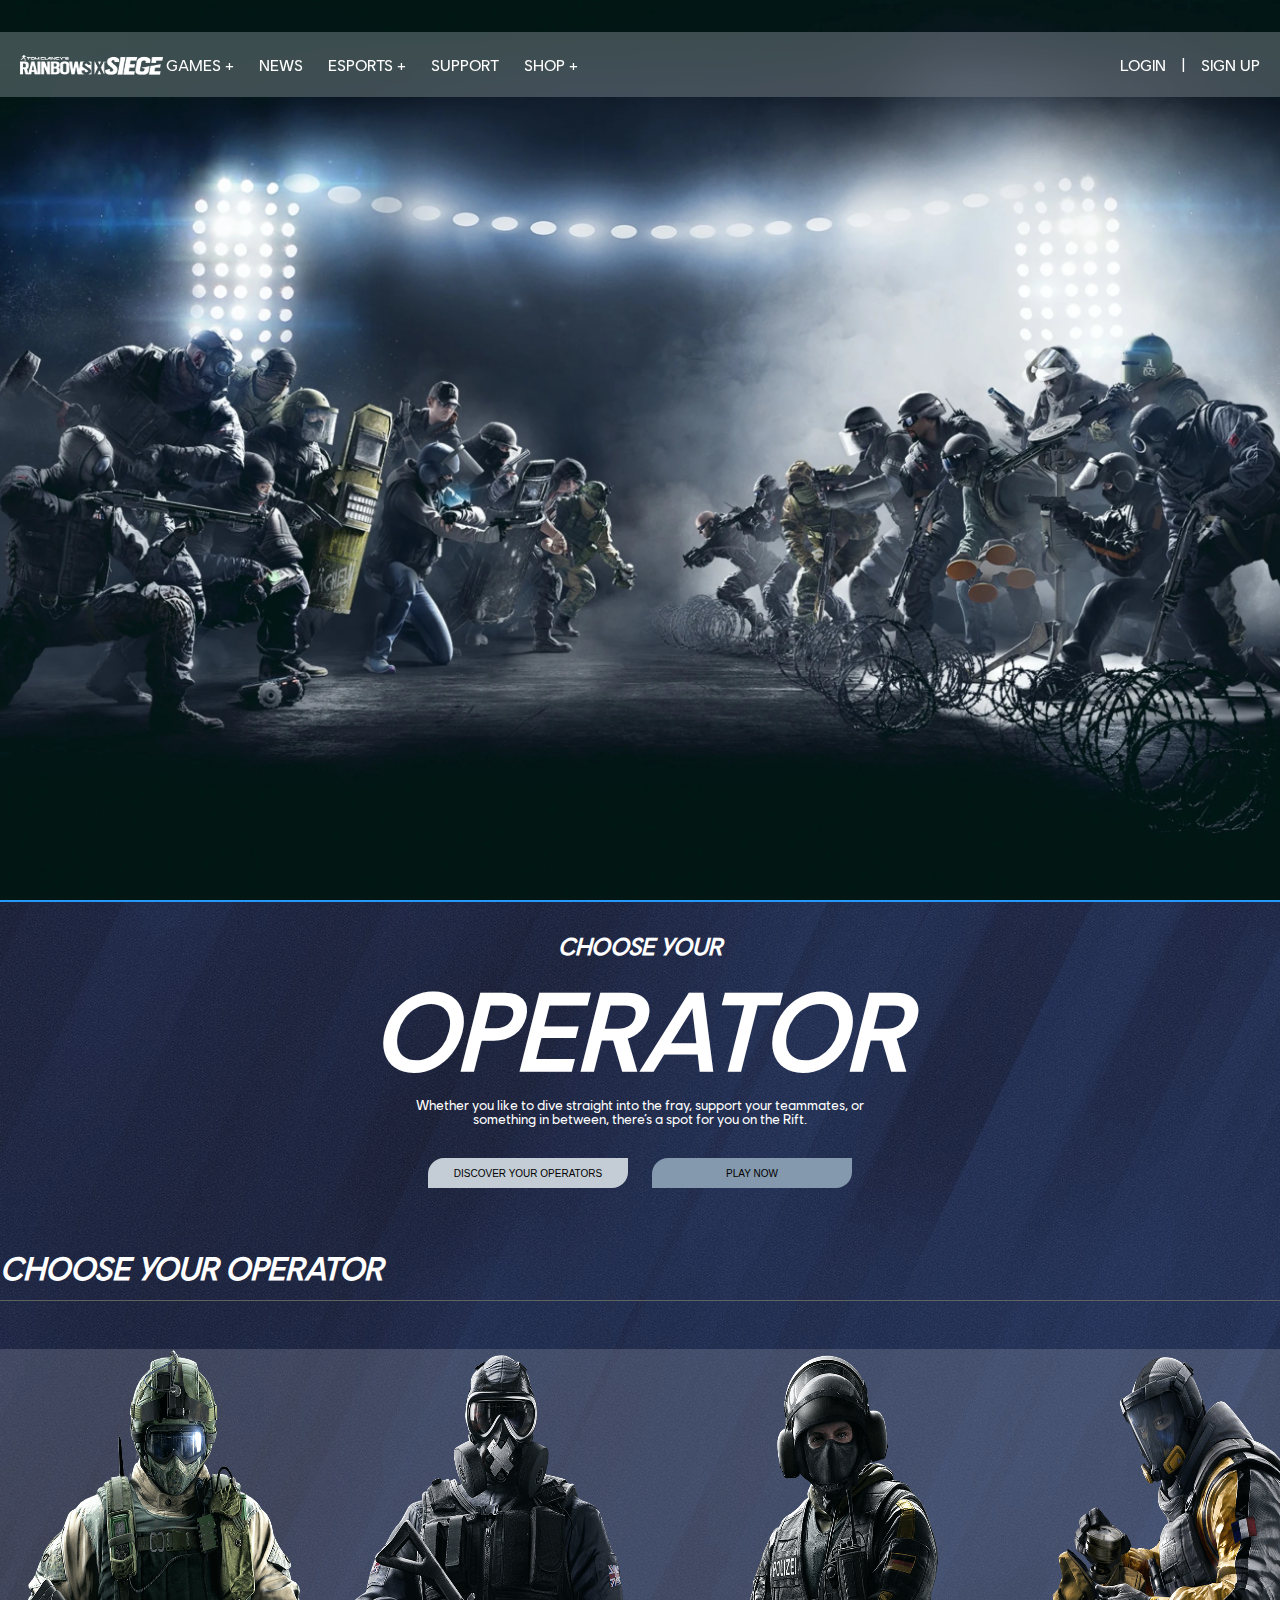
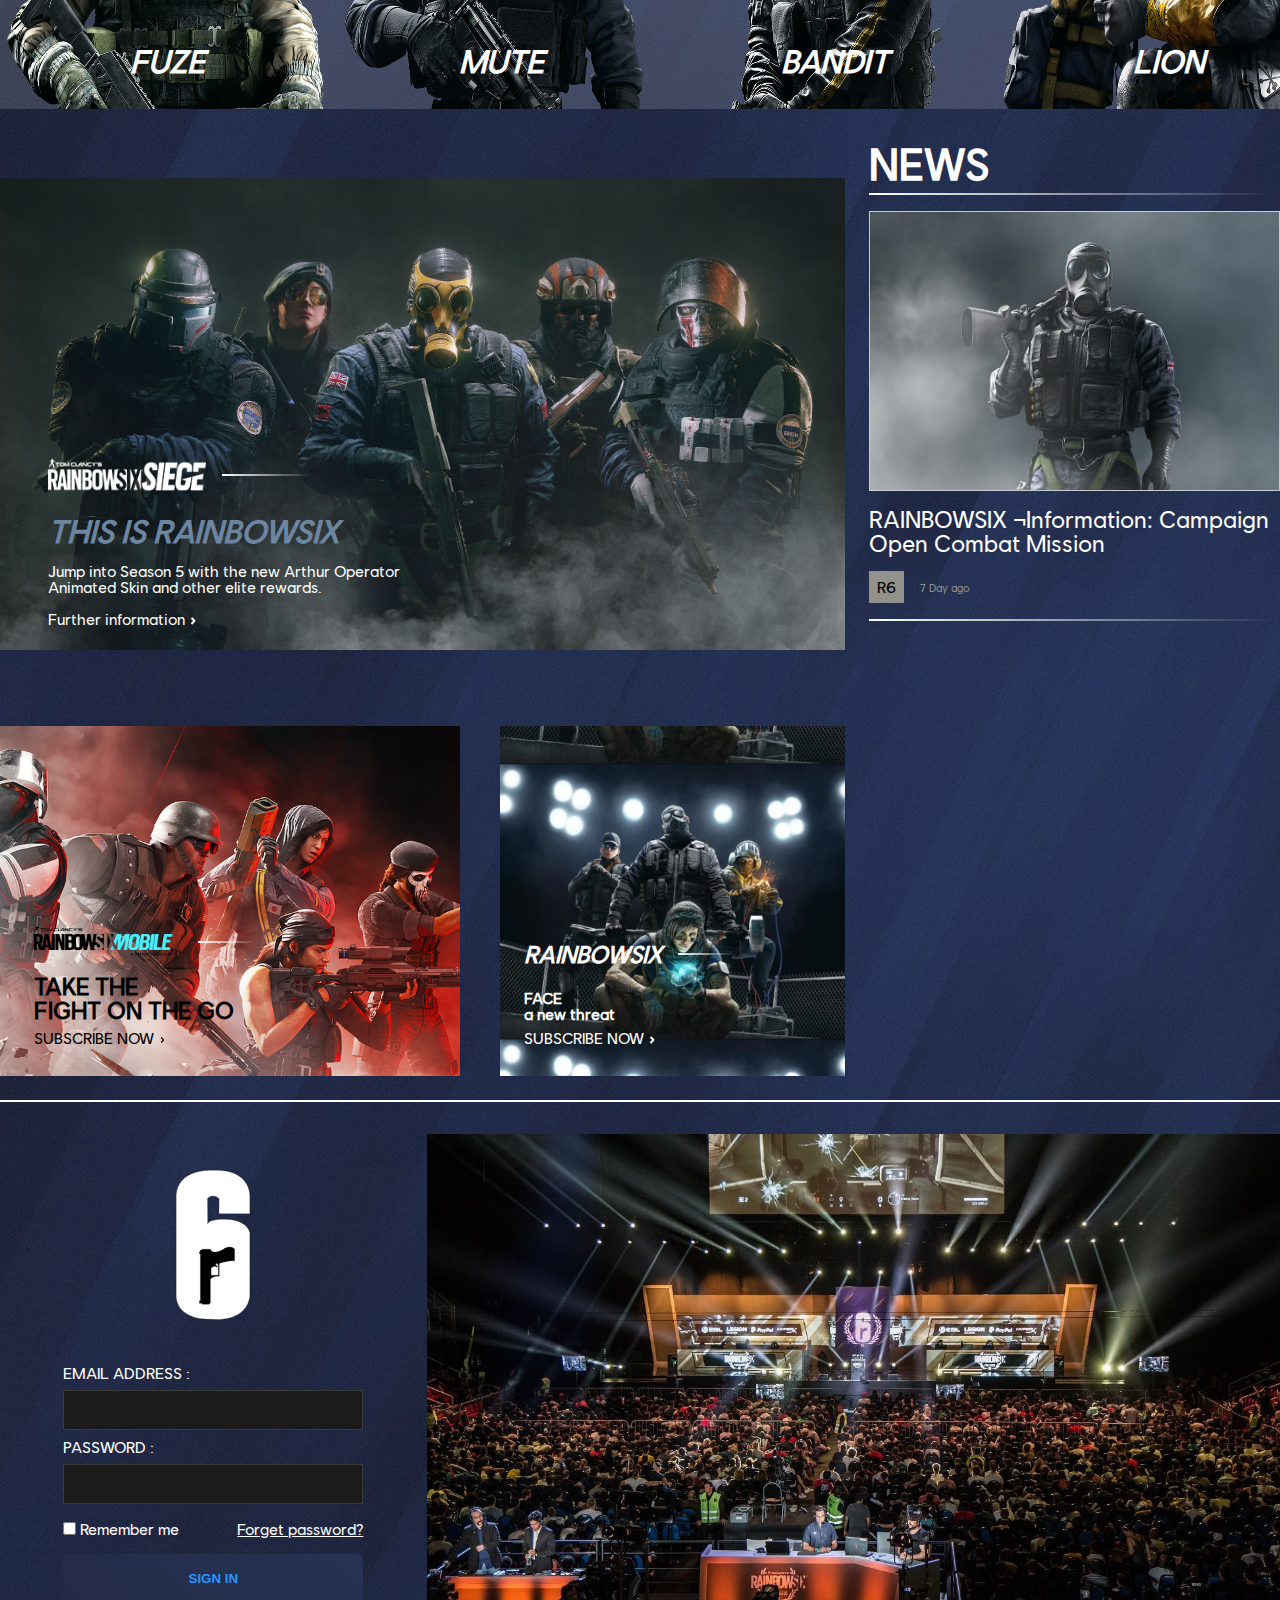
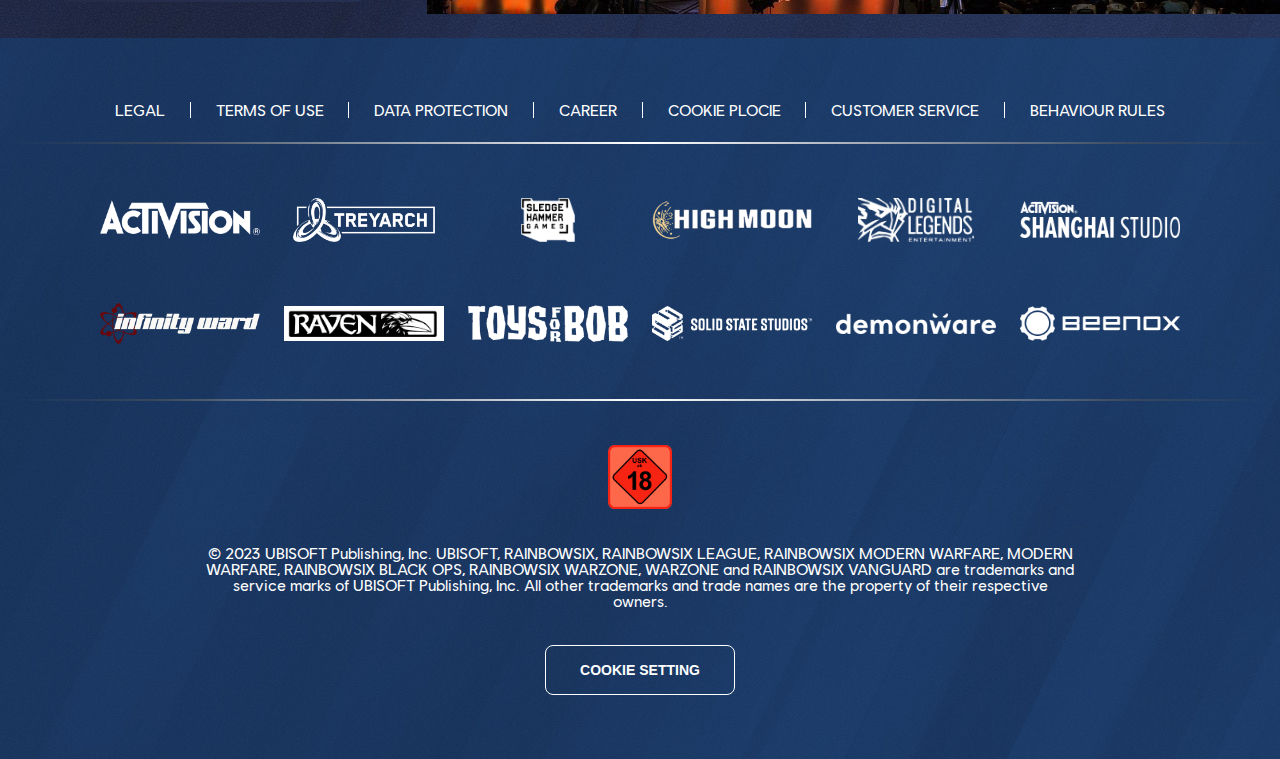
==== commit 96f5c7f4: "fix: images hover" ====
--- a/index.html
+++ b/index.html
@@ -94,7 +94,7 @@
             </div>
           </div>
           <div class="second-news">
-            <img class="img-2" src="./assets/image/news-3.png" alt="news-img" />
+            <!-- <img class="img-2" src="./assets/image/news-3.png" alt="news-img" /> -->
             <div class="news-dsc">
               <div class="eyebrow">
                 <img src="./assets/icon/Rainbow_Six_Mobile_Logo.png" alt="r6-mobile-logo" />
@@ -114,7 +114,7 @@
             </div>
           </div>
           <div class="third-news">
-            <img class="img-3" src="./assets/image/news-2.png" alt="news-img" />
+            <!-- <img class="img-3" src="./assets/image/news-2.png" alt="news-img" /> -->
             <div class="news-dsc">
               <div class="eyebrow">
                 <p>RAINBOWSIX</p>
--- a/assets/styles/index.css
+++ b/assets/styles/index.css
@@ -41,7 +41,7 @@
   z-index: 1;
   transition: all 0.5s;
 }
-.main-page .header.scrollup{
+.main-page .header.scrollup {
   transform: translate(0, -100px);
 }
 .header .left-side {
@@ -203,7 +203,7 @@
 .main-page .news .top-news {
   display: grid;
   grid-template-columns: repeat(2, 1fr);
-  /* grid-template-rows: repeat(2,1fr); */
+  grid-template-rows: 545px 350px;
   grid-template-areas:
     "item-1 item-1"
     "item-2 item-3";
@@ -220,7 +220,7 @@
   position: relative;
   width: 100%;
   height: 100%;
-  min-height: 400px;
+  /* min-height: 400px; */
   /* transition: transform 0.4s ease;
   /* transform-origin: 50% 50%; */
   background-image: url("/assets/image/news-1.jpg");
@@ -228,6 +228,10 @@
   background-position: center;
   background-size: 100%;
   background-repeat: no-repeat;
+  animation: animateBg 0.5s;
+  animation-fill-mode: forwards;
+  animation: animatebackmove 0.5s;
+  animation-fill-mode: forwards;
 }
 @keyframes animateBg {
   from {
@@ -235,47 +239,62 @@
   }
   to {
     background-size: 102%;
+  }
+}
+@keyframes animatebackmove {
+  from {
+    background-size: 102%;
+  }
+  to {
+    background-size: 100%;
   }
 }
 .main-page .news .top-news .first-news:hover {
   /* animation: animateBg both  0.5s ease-in-out; */
   background-size: 102%;
   transition: all 0.5s ease;
+  animation-fill-mode: forwards;
+  animation: animateBg 0.5s;
+  animation-fill-mode: forwards;
 
   /* animation-direction: alternate; */
 }
-.main-page .news .top-news .first-news:hover .news-dsc {
-  left: 70px;
-  transition: all 0.5s;
-}
+
 .main-page .news .top-news .second-news {
   grid-area: item-2;
   position: relative;
   width: 460px;
   height: 100%;
   overflow: hidden;
+  background-image: url(/assets/image/news-3.png);
+  background-position: center;
+  background-size: 161%;
+  animation: bg-second 0.5s;
+  animation-fill-mode: forwards;
+  animation: bg-back-second 0.5s;
+  animation-fill-mode: forwards;
+}
+@keyframes bg-second {
+  from {
+    background-size: 161%;
+  }
+  to {
+    background-size: 175%;
+  }
+}
+@keyframes bg-back-second {
+  from {
+    background-size: 175%;
+  }
+  to {
+    background-size: 161%;
+  }
 }
 .main-page .news .top-news .second-news:hover {
   cursor: pointer;
-}
-.main-page .news .top-news .second-news .img-2 {
-  width: 100%;
-  height: 100%;
-  object-fit: cover;
-  transition: transform 0.4s ease;
-  transform-origin: 50% 50%;
-}
-.main-page .news .top-news .second-news .img-2:hover {
-  transform: scale(1.1);
-  width: 100%;
-}
-
-.main-page .news .top-news .third-news {
-  grid-area: item-2;
-  position: relative;
-  width: 460px;
-  height: 100%;
-  overflow: hidden;
+  background-size: 175%;
+  animation: bg-second 0.5s;
+  animation-fill-mode: forwards;
 }
 
 .main-page .news .secondry-news img {
@@ -293,8 +312,34 @@
   flex-direction: column;
   width: 400px;
   gap: 16px;
-}
-
+  animation: dsc-move 0.5s;
+  animation-fill-mode: forwards;
+  animation: dsc-moveback 0.5s;
+  animation-fill-mode: forwards;
+}
+@keyframes dsc-move {
+  from {
+    left: 48px;
+  }
+  to {
+    left: 70px;
+  }
+}
+@keyframes dsc-moveback {
+  from {
+    left: 70px;
+  }
+  to {
+    left: 48px;
+  }
+}
+.main-page .news .top-news .first-news:hover .news-dsc {
+  left: 70px;
+  transition: all 0.5s;
+  animation-fill-mode: forwards;
+  animation: dsc-move 0.5s;
+  animation-fill-mode: forwards;
+}
 .news .top-news .first-news .news-dsc .news-title {
   color: #6c85a1;
   font-size: 32px;
@@ -333,6 +378,32 @@
   width: 400px;
   gap: 8px;
   font-size: 16px;
+  animation: second-dsc-move 0.5s;
+  animation-fill-mode: forwards;
+  animation: second-dsc-moveback 0.5s;
+  animation-fill-mode: forwards;
+}
+@keyframes second-dsc-move {
+  from {
+    left: 24px;
+  }
+  to {
+    left: 32px;
+  }
+}
+@keyframes second-dsc-moveback {
+  from {
+    left: 32px;
+  }
+  to {
+    left: 24px;
+  }
+}
+.news .top-news .second-news:hover .news-dsc {
+  left: 32px;
+  animation-fill-mode: forwards;
+  animation: second-dsc-move 0.5s;
+  animation-fill-mode: forwards;
 }
 .news .top-news .second-news .news-dsc .futured img {
   width: 8px;
@@ -371,6 +442,35 @@
   width: 100%;
   height: 100%;
   overflow: hidden;
+  background-image: url(/assets/image/news-2.png);
+  background-position: center;
+  background-size: 150%;
+  animation: bg-third 0.5s;
+  animation-fill-mode: forwards;
+  animation: bg-back-third 0.5s;
+  animation-fill-mode: forwards;
+}
+@keyframes bg-third {
+  from {
+    background-size: 150%;
+  }
+  to {
+    background-size: 160%;
+  }
+}
+@keyframes bg-back-third {
+  from {
+    background-size: 160%;
+  }
+  to {
+    background-size: 150%;
+  }
+}
+.main-page .news .top-news .third-news:hover {
+  background-size: 160%;
+  animation-fill-mode: forwards;
+  animation: bg-third 0.5s;
+  animation-fill-mode: forwards;
 }
 .news .top-news .third-news .news-dsc {
   position: absolute;
@@ -382,6 +482,16 @@
   width: 400px;
   gap: 8px;
   font-size: 16px;
+  animation: second-dsc-move 0.5s;
+  animation-fill-mode: forwards;
+  animation: second-dsc-moveback 0.5s;
+  animation-fill-mode: forwards;
+}
+.news .top-news .third-news:hover .news-dsc {
+  left: 32px;
+  animation-fill-mode: forwards;
+  animation: second-dsc-move 0.5s;
+  animation-fill-mode: forwards;
 }
 .news .top-news .third-news .news-dsc .futured img {
   width: 8px;
@@ -431,10 +541,10 @@
   transition: transform 0.4s ease;
   transform-origin: 50% 50%;
 }
-.main-page .news .top-news .third-news .img-3:hover {
+/* .main-page .news .top-news .third-news .img-3:hover {
   transform: scale(1.1);
   width: 100%;
-}
+} */
 .main-page .news .secondry-news {
   width: 100%;
   display: flex;
@@ -546,7 +656,7 @@
   height: 100%;
 }
 
-.main-page .input-wrapper .id-input img{
+.main-page .input-wrapper .id-input img {
   width: 300px;
   height: 150px;
   margin: 36px 0;
@@ -562,13 +672,13 @@
   align-items: center;
   border-radius: 8px;
 }
-.main-page .input-wrapper .id-input .label-inputs{
+.main-page .input-wrapper .id-input .label-inputs {
   color: white;
   width: 100%;
   max-width: 300px;
   /* font-weight: 600; */
 }
-.main-page .input-wrapper .id-input .label-inputs:focus{
+.main-page .input-wrapper .id-input .label-inputs:focus {
   border: 1px solid white;
 }
 .main-page .input-wrapper .id-input .input {
@@ -595,23 +705,22 @@
   color: white;
   margin: 8px 0;
 }
-.main-page .input-wrapper .id-input .recovery-section a{
+.main-page .input-wrapper .id-input .recovery-section a {
   color: white;
 }
 .main-page .input-wrapper .id-input .button {
   width: 300px;
   height: 48px;
- border: none;
- border-radius: 6px;
- background: linear-gradient(45deg, #242b48, #263254);
- font-weight: 700;
- color: #2499ff;
+  border: none;
+  border-radius: 6px;
+  background: linear-gradient(45deg, #242b48, #263254);
+  font-weight: 700;
+  color: #2499ff;
 }
 .main-page .input-wrapper .id-input .button:hover {
   cursor: pointer;
   border: 1px solid white;
   transition: all 0.5s;
-
 }
 .main-page .input-wrapper .input-img {
   width: 100%;
@@ -627,7 +736,7 @@
   max-height: 580px; */
   /* max-width: 1440px; */
   padding-top: 64px;
-  background-color: rgba(20, 69, 126,0.5);
+  background-color: rgba(20, 69, 126, 0.5);
   margin: 15px auto 0 auto;
   padding-bottom: 64px;
 }
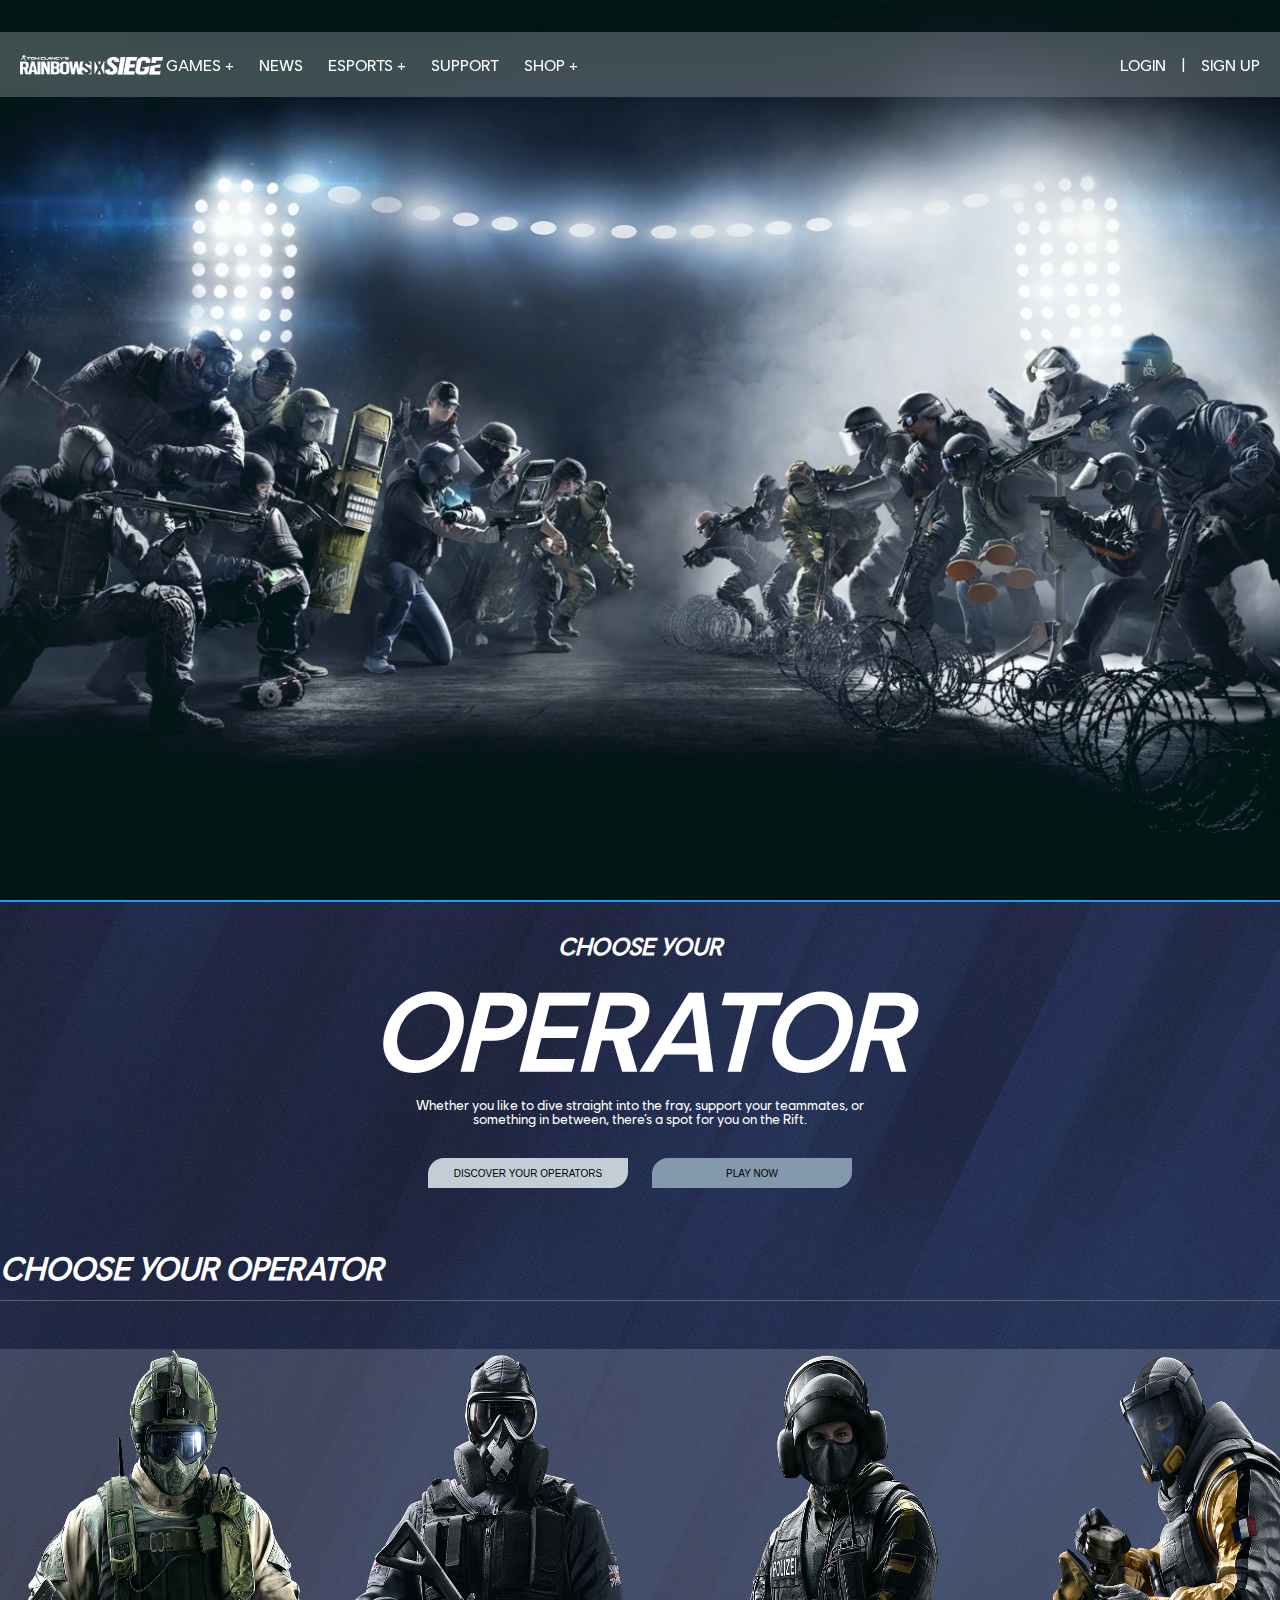
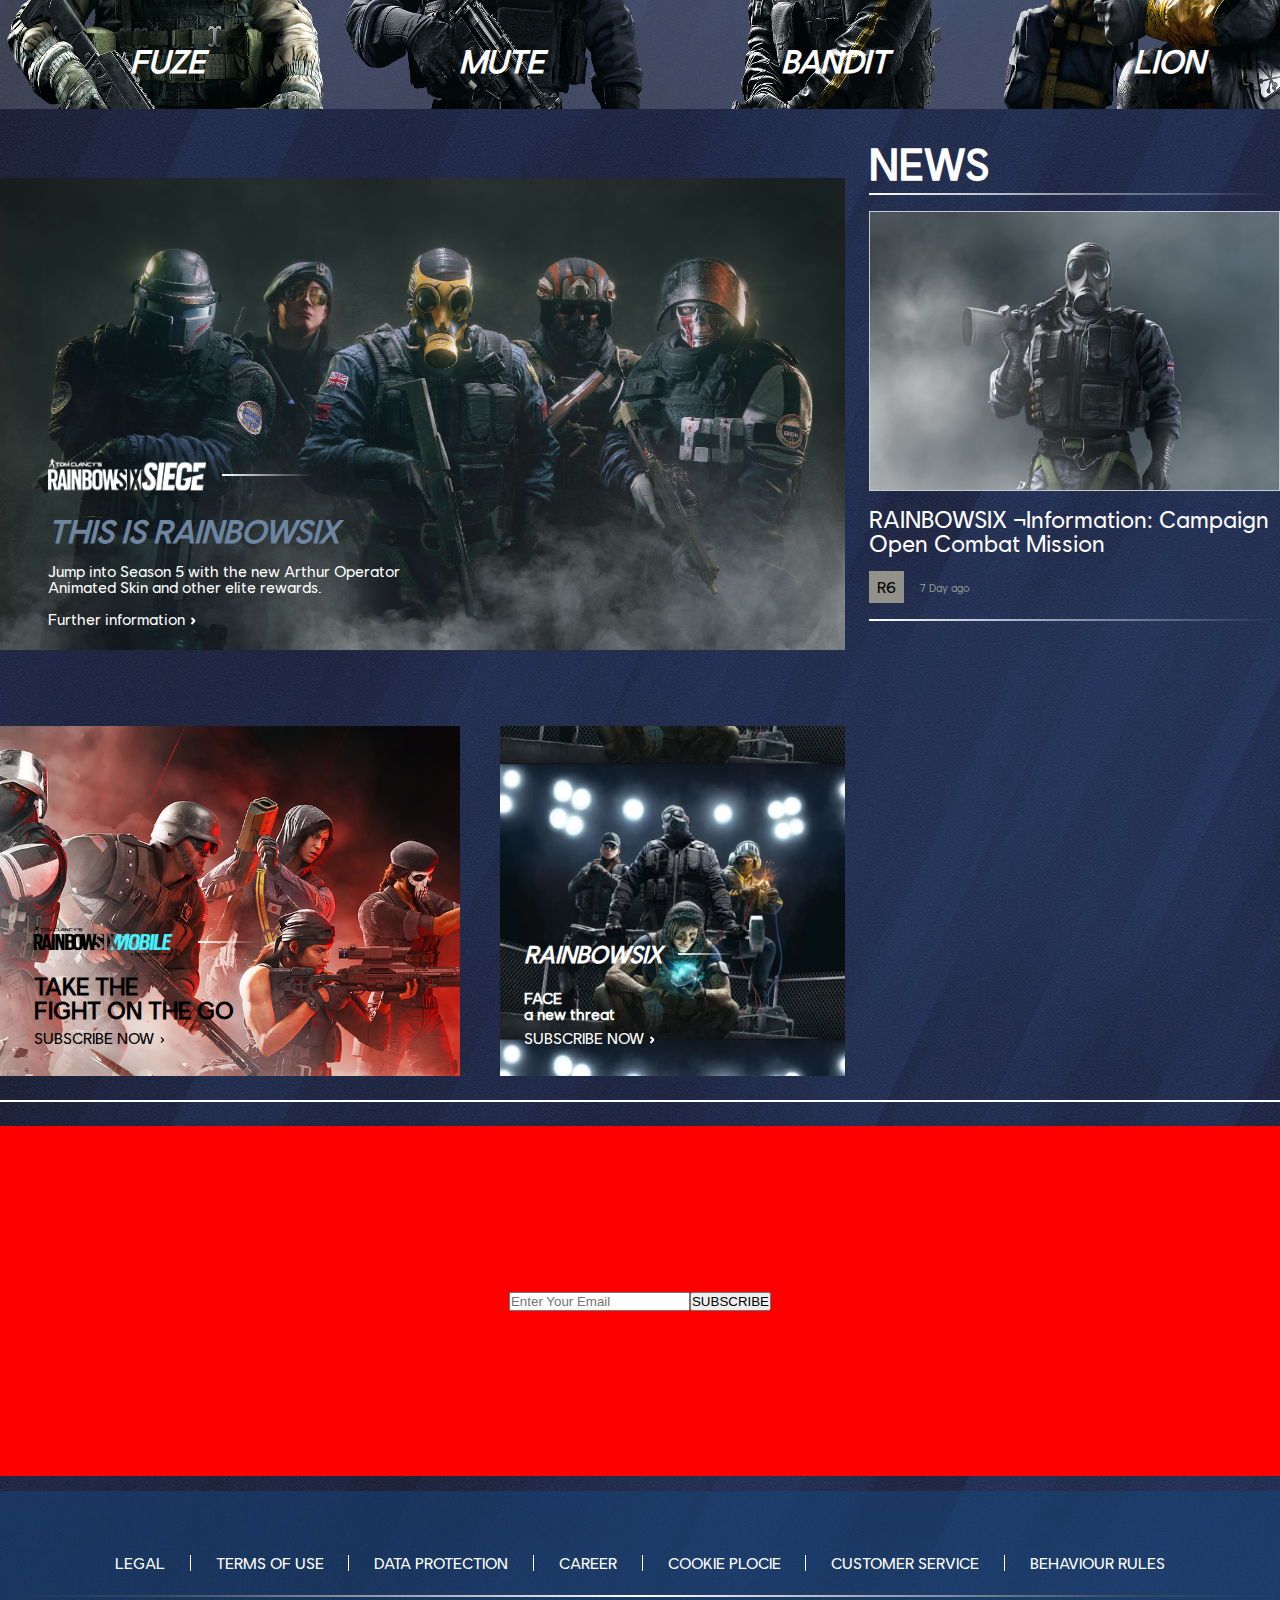
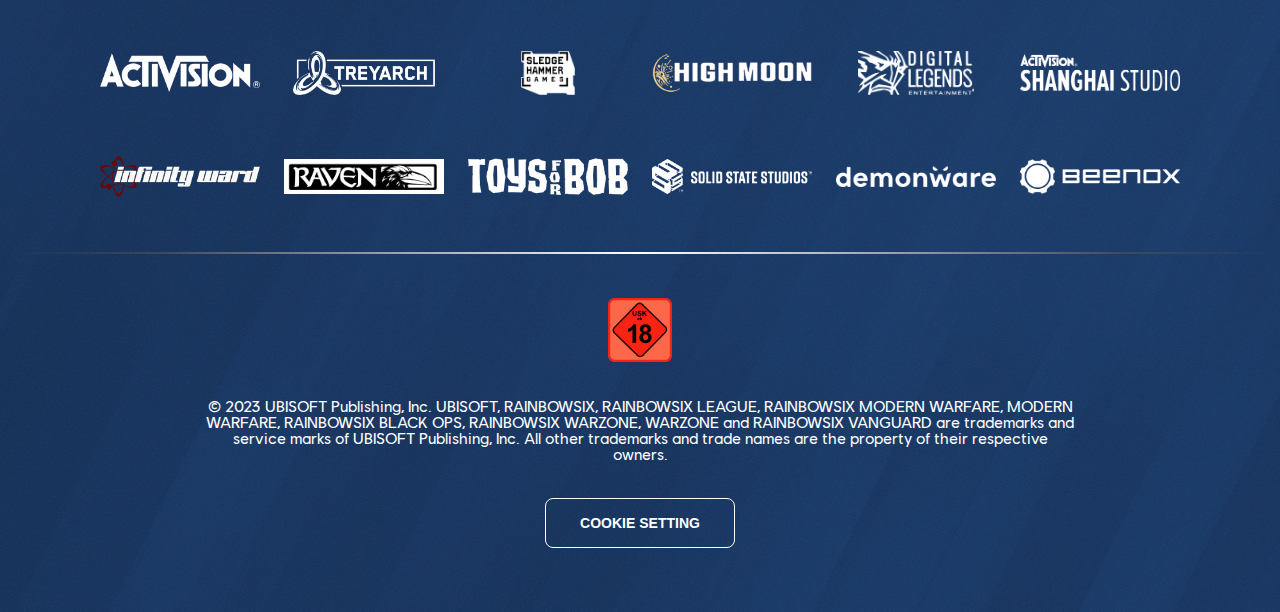
==== commit 46f9eb84: "feat: start post single page" ====
--- a/index.html
+++ b/index.html
@@ -45,7 +45,7 @@
           </p>
           <div class="style test"></div>
           <div class="buttons-wrapper">
-            <button class="primary">DISCOVER YOUR OPERATORS</button>
+            <button class="primary" id="scroll">DISCOVER YOUR OPERATORS</button>
             <button class="secondry">PLAY NOW</button>
           </div>
         </div>
@@ -151,64 +151,16 @@
             
           </div>
           <div class="dash-icon"></div>
-          <!-- <div class="test">
-            
-          </div> -->
-          <!-- <div class="side-news">
-            <img src="./assets/image/rainbow-1.jpg" alt="rainbow-img">
-            <div class="caption">
-              <p>Limited Time RAINBOWSIX SIEGE Reveal Event “Siege of Shadows”</p>
-              <div class="caption-details">
-                <div class="news-game-icon">
-                  <p>R6</p>
-                </div>
-              <div class="time">
-                <p>7 Day ago</p>
-              </div>
-
-              </div>
-            </div>
-          </div>
-          <div class="dash-icon"></div>
-          <div class="side-news">
-            <img src="./assets/image/rainbow-2.jpg" alt="rainbow-img">
-            <div class="caption">
-              <p>RAINBOWSIX SIEGE: Pre-Order Options and Benefits</p>
-              <div class="caption-details">
-                <div class="news-game-icon">
-                  <p>R6</p>
-                </div>
-              <div class="time">
-                <p>7 Day ago</p>
-              </div>
-
-              </div>
-            </div>
-          </div>
-          <div class="dash-icon"></div>
-          <div class="side-news">
-            <img src="./assets/image/rainbow-3.jpg" alt="rainbow-img">
-            <div class="caption">
-              <p>Announcing UBISOFT®: RAINBOWSIX SIEGE® </p>
-              <div class="caption-details">
-                <div class="news-game-icon">
-                  <p>R6</p>
-                </div>
-                <div class="time">
-                  <p>7 Day ago</p>
-               </div>
-
-              </div>
-            </div>
-          </div>
-          <div class="dash-icon"></div> -->
+        <div class="side-news-wrapper">
+          
+        </div>
 
         </div>
       </section>
       <div class="dash-border">
         
       </div>
-      <section id="user-input">
+      <!-- <section id="user-input">
         <div class="input-wrapper">
           <div class="id-input">
             <img src="./assets/image/rainbow-six-siege-logo-svg.svg" alt="r6-logo">
@@ -231,8 +183,14 @@
           </div>
         </div>
         
-      </section>
-      
+      </section> -->
+      <section class="subscribe">
+        <div class="subscribe-inputs">
+          <input type="text" placeholder="Enter Your Email">
+        <label for="input"></label>
+        <button>SUBSCRIBE</button>
+        </div>
+      </section>
       <footer>
         <div class="legal-links">
           <p>LEGAL</p>
--- a/assets/styles/index.css
+++ b/assets/styles/index.css
@@ -627,6 +627,22 @@
   background-color: white;
   margin: 24px auto;
 }
+.main-page .subscribe{
+  width: 100%;
+  height: 350px;
+  background-color: red;
+  max-width: 1450px;
+  margin: 0 auto;
+}
+.main-page .subscribe .subscribe-inputs{
+  display: flex;
+  flex-direction: row;
+  justify-content: center;
+  align-items: center;
+  height: 100%;
+}
+
+
 .main-page #user-input {
   margin-bottom: 24px;
 }
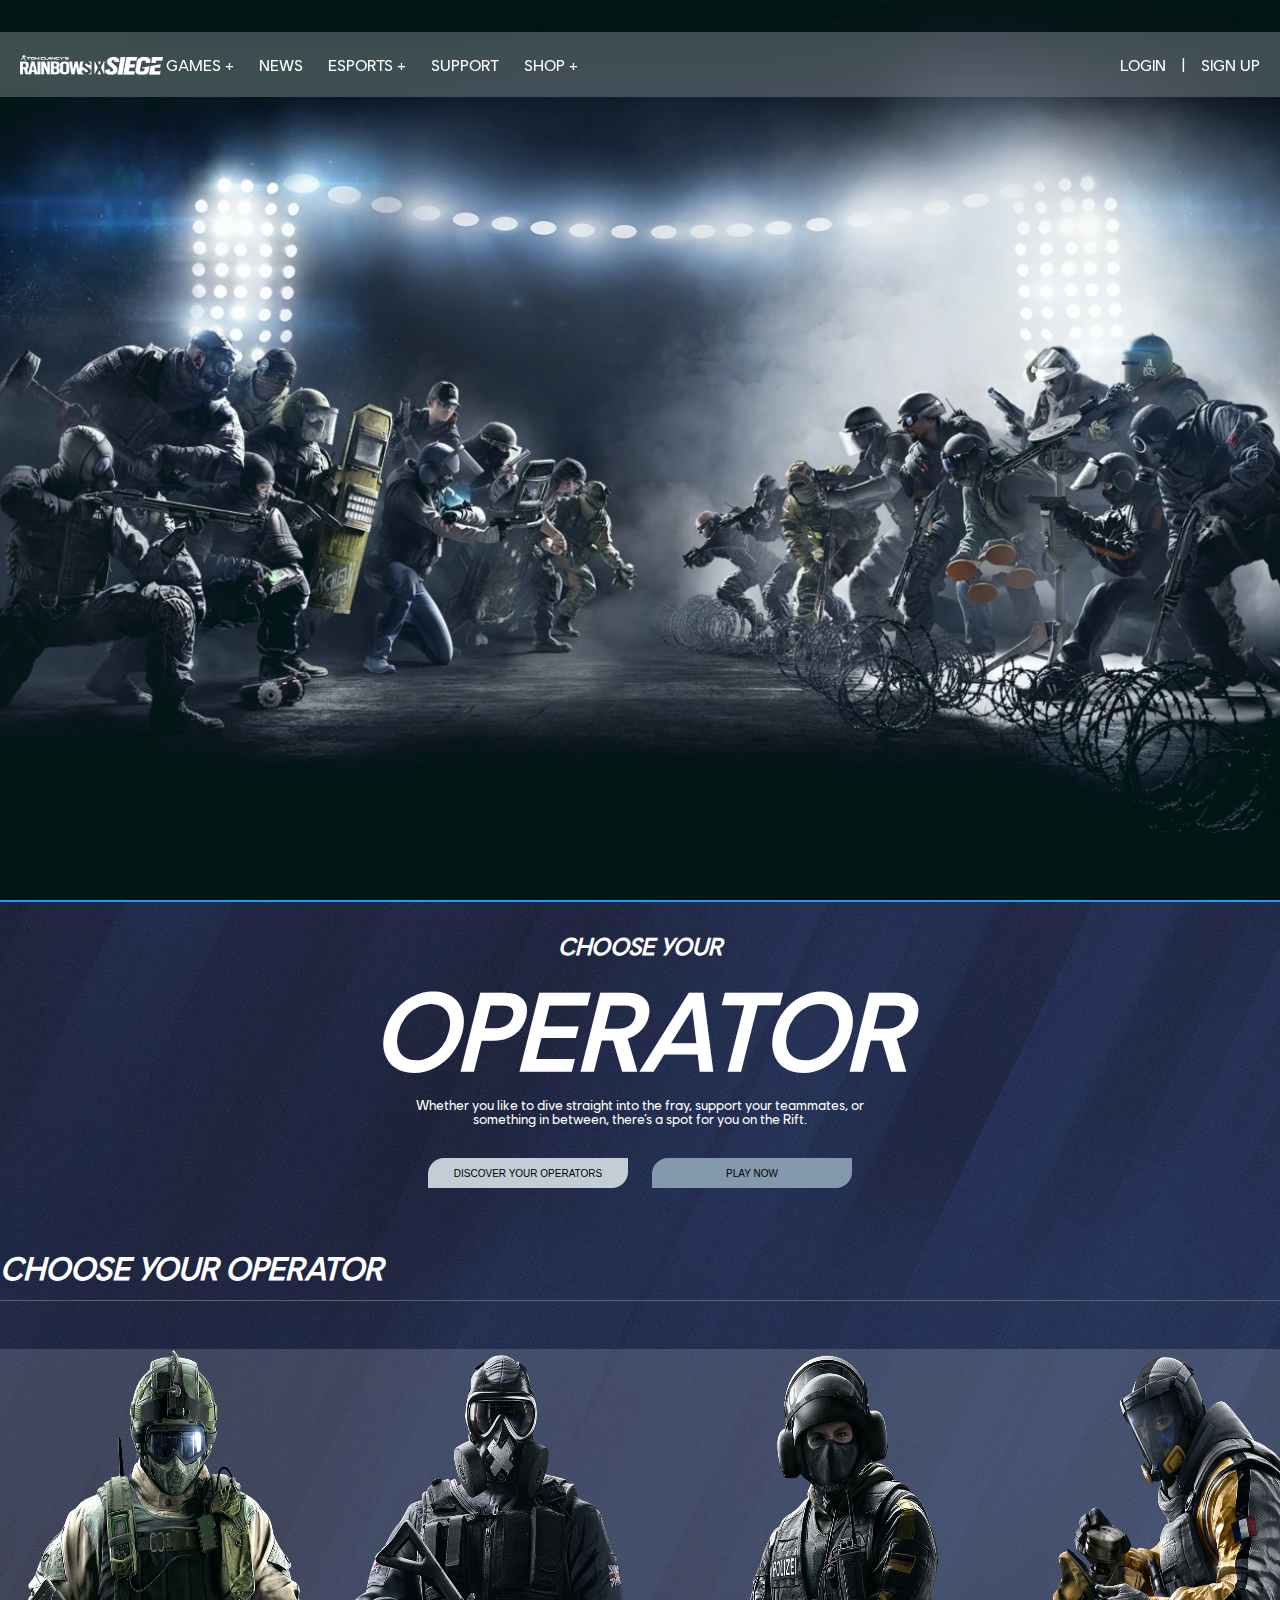
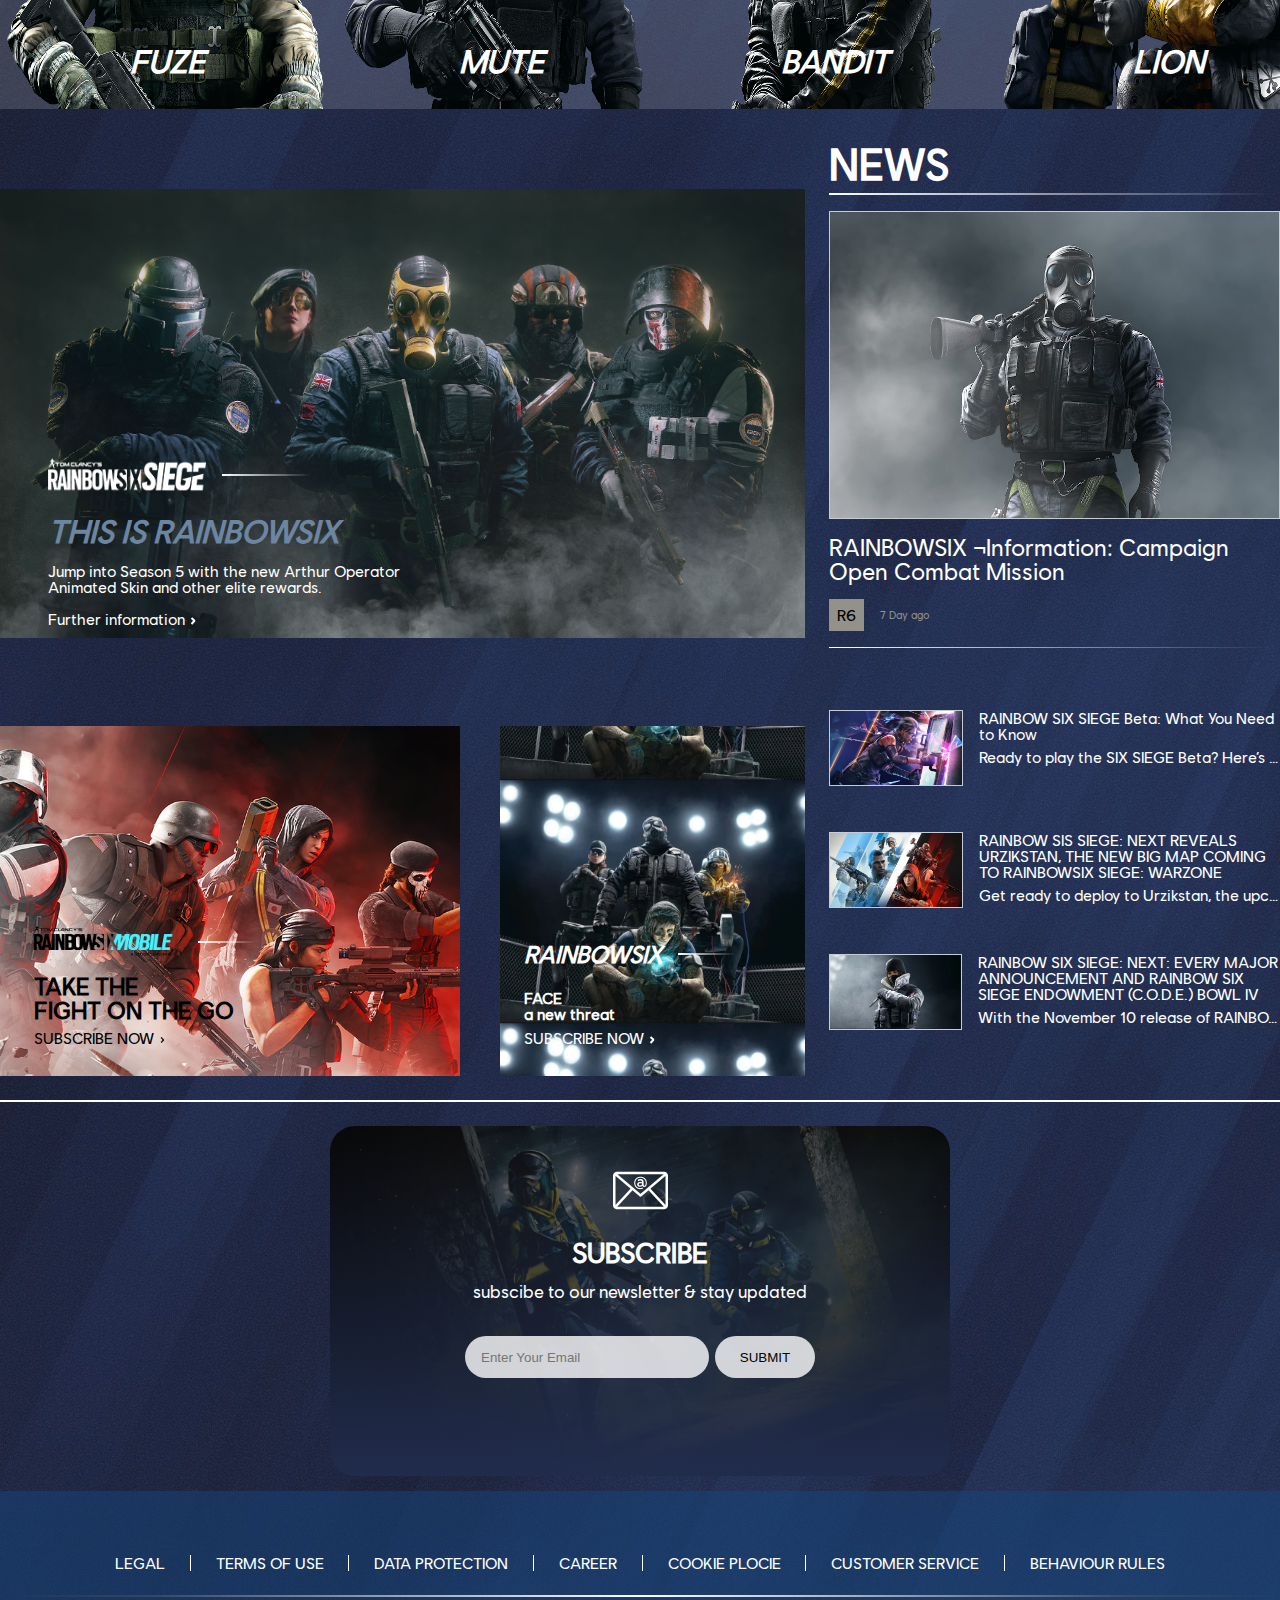
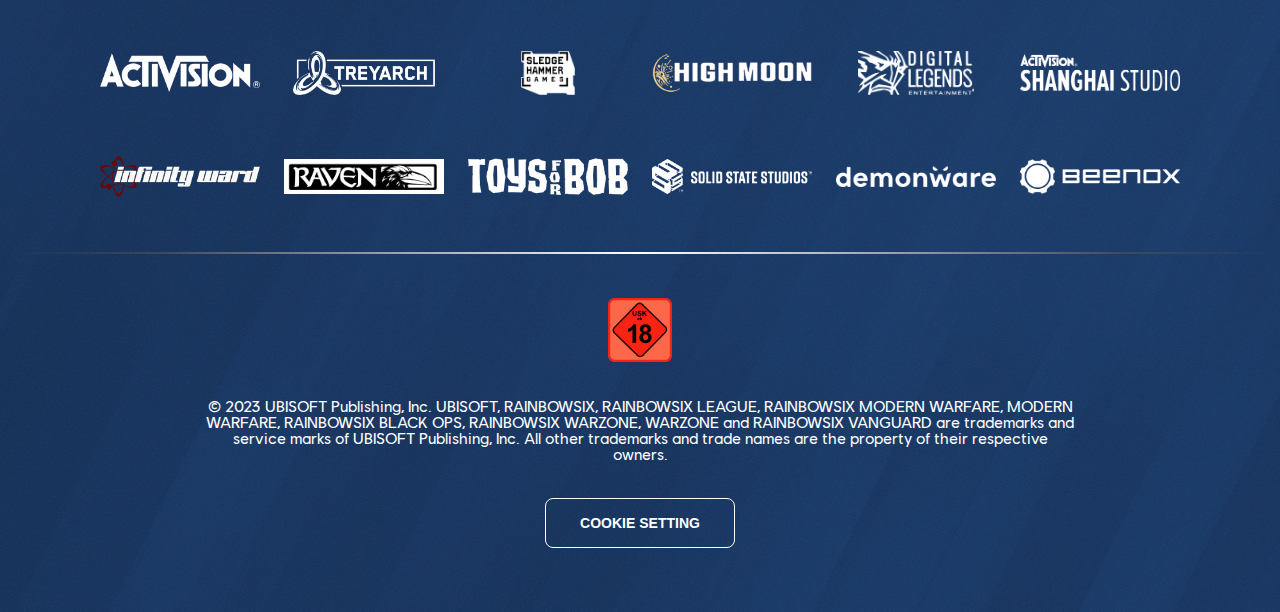
==== commit f9ea85de: "fix: subscribe section ui" ====
--- a/index.html
+++ b/index.html
@@ -185,10 +185,17 @@
         
       </section> -->
       <section class="subscribe">
+        <div class="subscribe-img">
+          <img src="./assets/logo/email-logo.png" alt="email-logo">
+        </div>
+        <div class="subscribe-headlable">
+          <h3>SUBSCRIBE</h3>
+          <p>subscibe to our newsletter & stay updated</p>
+        </div>
         <div class="subscribe-inputs">
           <input type="text" placeholder="Enter Your Email">
-        <label for="input"></label>
-        <button>SUBSCRIBE</button>
+          <label for="input"></label>
+          <button>SUBMIT</button>
         </div>
       </section>
       <footer>
--- a/assets/styles/index.css
+++ b/assets/styles/index.css
@@ -594,15 +594,33 @@
   font-size: 11px;
   color: #92918a;
 }
+.main-page .news .secondry-news .side-news-wrapper {
+  display: flex;
+  flex-direction: column;
+  justify-content: space-evenly;
+  align-items: center;
+  height: 100%;
+}
 .main-page .news .secondry-news .side-news {
   display: flex;
   flex-direction: row;
   gap: 16px;
 }
+.main-page .news .secondry-news .side-news:hover {
+  cursor: pointer;
+}
 .main-page .news .secondry-news .side-news .caption {
   display: flex;
   flex-direction: column;
-  gap: 11px;
+  gap: 7px;
+}
+.main-page .news .secondry-news .side-news .caption .descriptions {
+  max-height: 34px;
+  overflow: hidden;
+  text-overflow: ellipsis;
+  white-space: nowrap;
+  max-width: 300px;
+  height: 100%;
 }
 .main-page .news .secondry-news .side-news img {
   width: 135px;
@@ -627,22 +645,60 @@
   background-color: white;
   margin: 24px auto;
 }
-.main-page .subscribe{
-  width: 100%;
+.main-page .subscribe {
+  display: flex;
+  flex-direction: column;
+  justify-content: start;
+  align-items: center;
+  gap: 16px;
+  width: 100%;
+  max-width: 620px;
   height: 350px;
-  background-color: red;
-  max-width: 1450px;
   margin: 0 auto;
-}
-.main-page .subscribe .subscribe-inputs{
+  background-image:
+  linear-gradient(0deg, rgb(33 44 76), rgb(0 0 0 / 50%)), url(/assets/image/inputs-background-1.jpg);
+  background-position: center;
+  background-size: cover;
+  border-radius: 25px;
+  color: white;
+  padding-top: 32px;
+}
+.main-page .subscribe .subscribe-headlable {
+  text-align: center;
+  display: flex;
+  flex-direction: column;
+  gap: 16px;
+}
+.main-page .subscribe .subscribe-headlable h3{
+  font-size: 28px;
+}
+.main-page .subscribe .subscribe-headlable p{
+  font-size: 18px;
+}
+.main-page .subscribe .subscribe-inputs {
   display: flex;
   flex-direction: row;
   justify-content: center;
   align-items: center;
-  height: 100%;
-}
-
-
+  margin-top: 20px;
+  gap: 3px;
+}
+.main-page .subscribe .subscribe-inputs input{
+  width: 244px;
+  height: 42px;
+  padding-left: 16px;
+  border-radius: 24px;
+  background-color: rgba(255, 255, 255, 0.8);
+  border: none;
+}
+.main-page .subscribe .subscribe-inputs button{
+  height: 42px;
+  width: 100px;
+  border-radius: 24px;
+  border: none;
+  cursor: pointer;
+  background-color: rgba(255, 255, 255, 0.8);
+}
 .main-page #user-input {
   margin-bottom: 24px;
 }
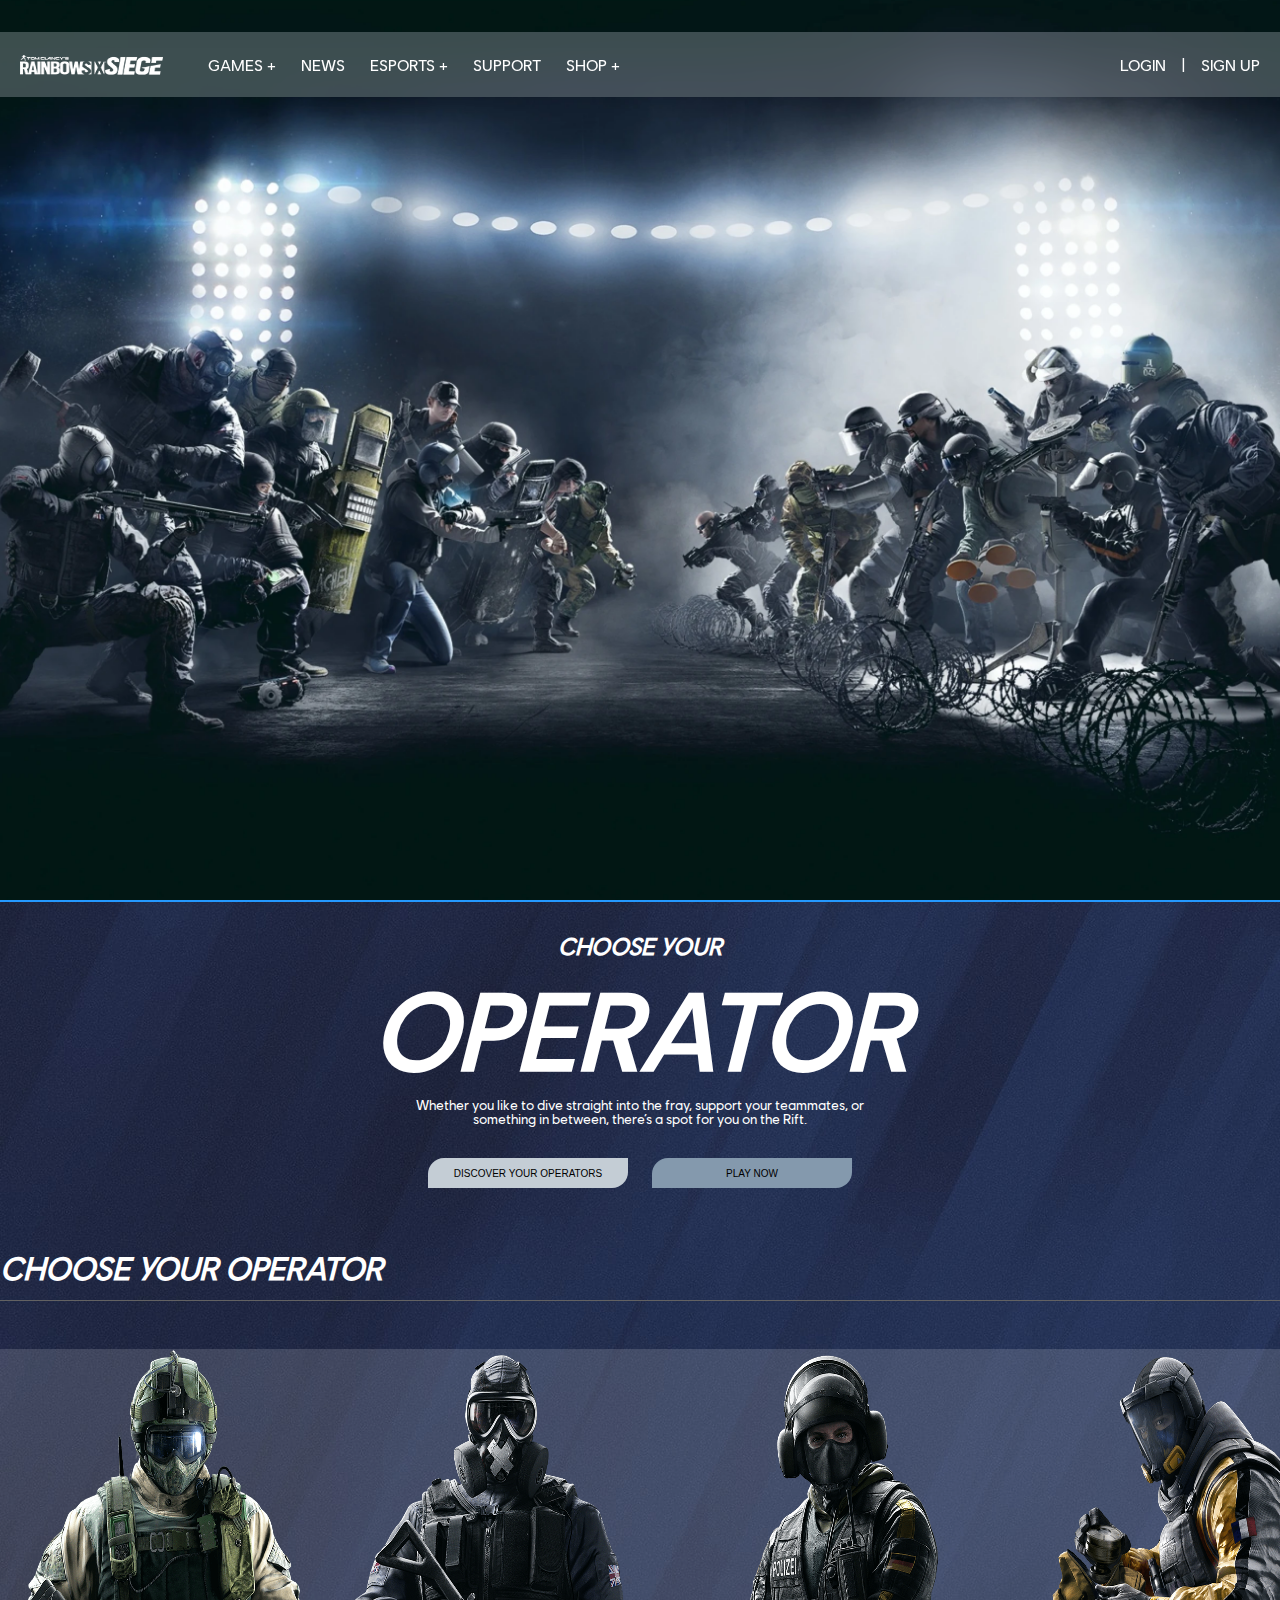
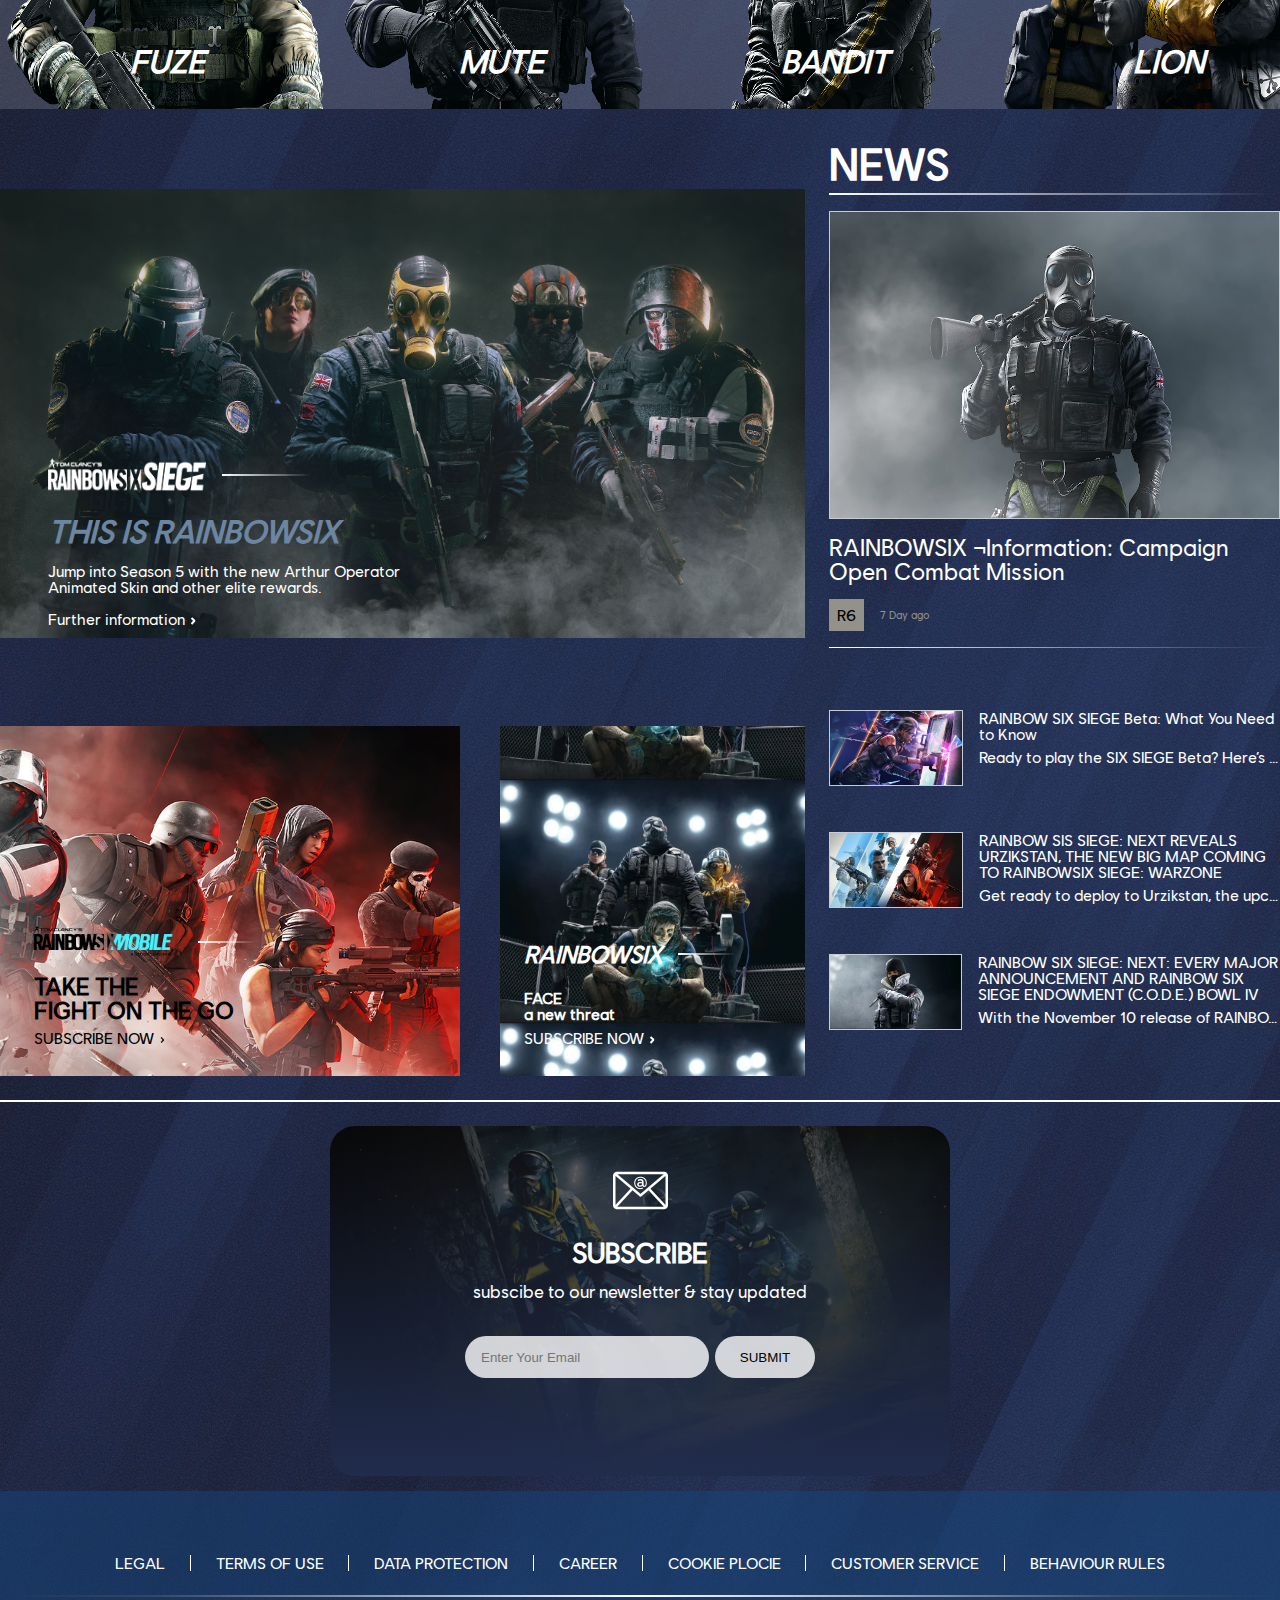
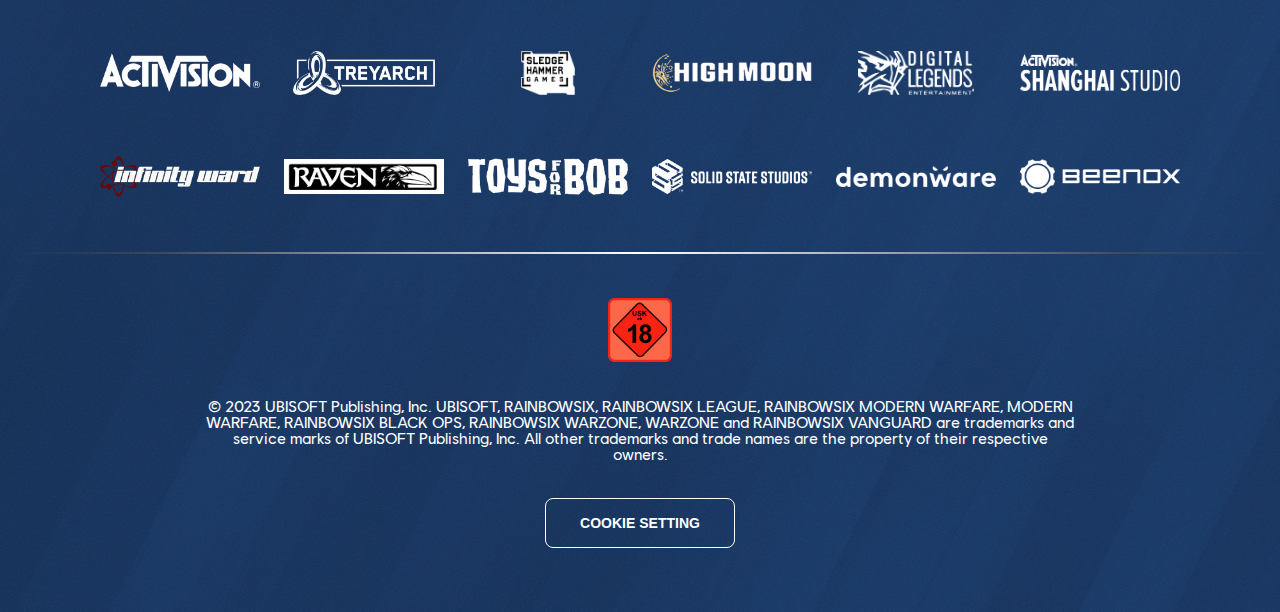
==== commit f0bcf4f8: "fix: login and signup page ui and responsive" ====
--- a/index.html
+++ b/index.html
@@ -26,9 +26,9 @@
           </div>
         </div>
         <div class="right-side">
-          <p>LOGIN</p>
+          <p class="login">LOGIN</p>
           <p>|</p>
-          <p>SIGN UP</p>
+          <p class="sign-up">SIGN UP</p>
         </div>
       </header>
       <section class="landing">
--- a/assets/styles/index.css
+++ b/assets/styles/index.css
@@ -45,7 +45,8 @@
   transform: translate(0, -100px);
 }
 .header .left-side {
-  width: 45%;
+  width: 100%;
+  max-width: 600px;
   height: 100%;
   display: flex;
   flex-direction: row;
@@ -63,6 +64,13 @@
   justify-content: start;
   align-items: center;
   gap: 16px;
+}
+.header .right-side .login:hover{
+  cursor: pointer;
+
+}
+.header .right-side .sign-up:hover{
+  cursor: pointer;
 }
 .header .navbar {
   display: flex;
--- a/assets/styles/mobile.css
+++ b/assets/styles/mobile.css
@@ -1,96 +1,122 @@
-@media screen and (max-width: 768px){
-    .main-page .header {
-        left: 0%;
-        translate: 0;
-    }
-    .header .left-side .burger-menu {
-        display: flex;
-      }
-    .header .left-side .logo {
-        display: none;
-    }
-    .header .left-side .navbar {
-        display: none;
-
-    }
-    .main-page .choose-operators {
-      display: flex;
-      flex-direction: column;
-    }
-    .main-page .choose-operators h2 {
-        display: none;
-    }
-    .main-page .choose-operators .operators-dsc{
-        overflow: scroll;
-        gap: 16px;
-    }
-    .header .right-side{
-        color: black;
-    }
-    .champions{
-        margin-bottom: 40px;
-    }
-    .champions .font-lg{
-        font-size: 64px;
-    }
-    .champions .champions-header .description{
-        max-width: 240px;
-    }
-    .champions .champions-header .buttons-wrapper{
-        width: 100%;
-        max-width: 350px;
-    }
-    .main-page .landing{
-        max-height: 414px;
-        height: 100%;
-    }
-    .main-page .news {
-        grid-template-columns: repeat(1, 1fr);
-        gap: 0;
-    }
-    .main-page .news .top-news {
-        display: none;
-    }
-    .main-page .news .secondry-news {
-        max-width: 350px;
-        margin: 0 auto;
-    }
-    .main-page .input-wrapper {
-        grid-template-columns: 1fr;
-    }
-    .main-page .input-wrapper .input-img{
-        display: none;
-    }
-    .main-page .dash-border{
-        width: 100%;
-        max-width: 350px;
-        display: none;
-    }
-    .main-page .input-wrapper .id-input {
-        background-color: rgba(240, 355, 254, 0);
-        background-image: none;
-    }
-    .main-page footer .legal-links {
-        max-width: 350px;
-        font-size: 6px;
-    }
-    .main-page footer .studio-links{
-        grid-gap: 0;
-        grid-template-columns: repeat(2, 2fr);
-        grid-template-rows: repeat(2, 44px);
-        grid-template-areas: 
-        "link-1 link-2"
-        "link-6 link-4";
-        max-width: 350px;
-        max-height: 240px;
-        column-gap: 8px;
-        row-gap: 32px;
-    }
-    .main-page footer .studio-links #display{
-        display: none;
-    }
-    .main-page footer .rating-section p{
-        width: 100%;
-        max-width: 350px;
-    }
-    }+@media screen and (max-width: 768px) {
+  .main-page .header {
+    left: 0%;
+    translate: 0;
+  }
+  .header .left-side .burger-menu {
+    display: flex;
+  }
+  .header .left-side .logo {
+    display: none;
+  }
+  .header .left-side .navbar {
+    display: none;
+  }
+  .main-page .choose-operators {
+    display: flex;
+    flex-direction: column;
+    margin-top: 0;
+  }
+  .main-page .choose-operators h2 {
+    display: none;
+  }
+  .main-page .choose-operators .operators-dsc {
+    overflow: scroll;
+    gap: 16px;
+  }
+  .header .right-side {
+    color: black;
+  }
+  .champions {
+    margin-bottom: 40px;
+  }
+  .champions .font-lg {
+    font-size: 64px;
+  }
+  .champions .champions-header .description {
+    max-width: 240px;
+  }
+  .champions .champions-header .buttons-wrapper {
+    width: 100%;
+    max-width: 350px;
+  }
+  .main-page .landing {
+    max-height: 414px;
+    height: 100%;
+  }
+  .main-page .news {
+    grid-template-columns: repeat(1, 1fr);
+    gap: 0;
+  }
+  .main-page .news .top-news {
+    display: none;
+  }
+  .main-page .news .secondry-news {
+    max-width: 350px;
+    margin: 0 auto;
+  }
+  .main-page .news .secondry-news .side-news-wrapper {
+    flex-direction: column;
+    gap: 16px;
+  }
+  .main-page .news .secondry-news .side-news {
+    flex-direction: column;
+    justify-content: center;
+    align-items: center;
+    max-width: 301px;
+  }
+  .main-page .input-wrapper {
+    grid-template-columns: 1fr;
+  }
+  .main-page .input-wrapper .input-img {
+    display: none;
+  }
+  .main-page .dash-border {
+    width: 100%;
+    max-width: 350px;
+    display: none;
+  }
+  .main-page .input-wrapper .id-input {
+    background-color: rgba(240, 355, 254, 0);
+    background-image: none;
+  }
+  .main-page .news .secondry-news .side-news img{
+    width: 100%;
+    height: 100%;
+  }
+  .main-page .subscribe{
+    margin-top: 16px;
+    border-radius: 0;
+    background-image: linear-gradient(0deg, rgb(26 54 96), rgb(0 0 0 / 50%)), url(/assets/image/inputs-background-1.jpg);
+  }
+  .main-page .subscribe .subscribe-inputs{
+    flex-direction: column;
+  }
+  .main-page footer{
+    margin-top: 0;
+    padding-top: 0;
+  }
+  .main-page footer .legal-links {
+    max-width: 350px;
+    font-size: 6px;
+  }
+  .main-page footer .studio-links {
+    grid-gap: 0;
+    grid-template-columns: repeat(2, 2fr);
+    grid-template-rows: repeat(2, 44px);
+    grid-template-areas:
+      "link-1 link-2"
+      "link-6 link-4";
+    max-width: 350px;
+    max-height: 240px;
+    column-gap: 8px;
+    row-gap: 32px;
+  }
+  .main-page footer .studio-links #display {
+    display: none;
+  }
+  .main-page footer .rating-section p {
+    width: 100%;
+    max-width: 350px;
+  }
+}
